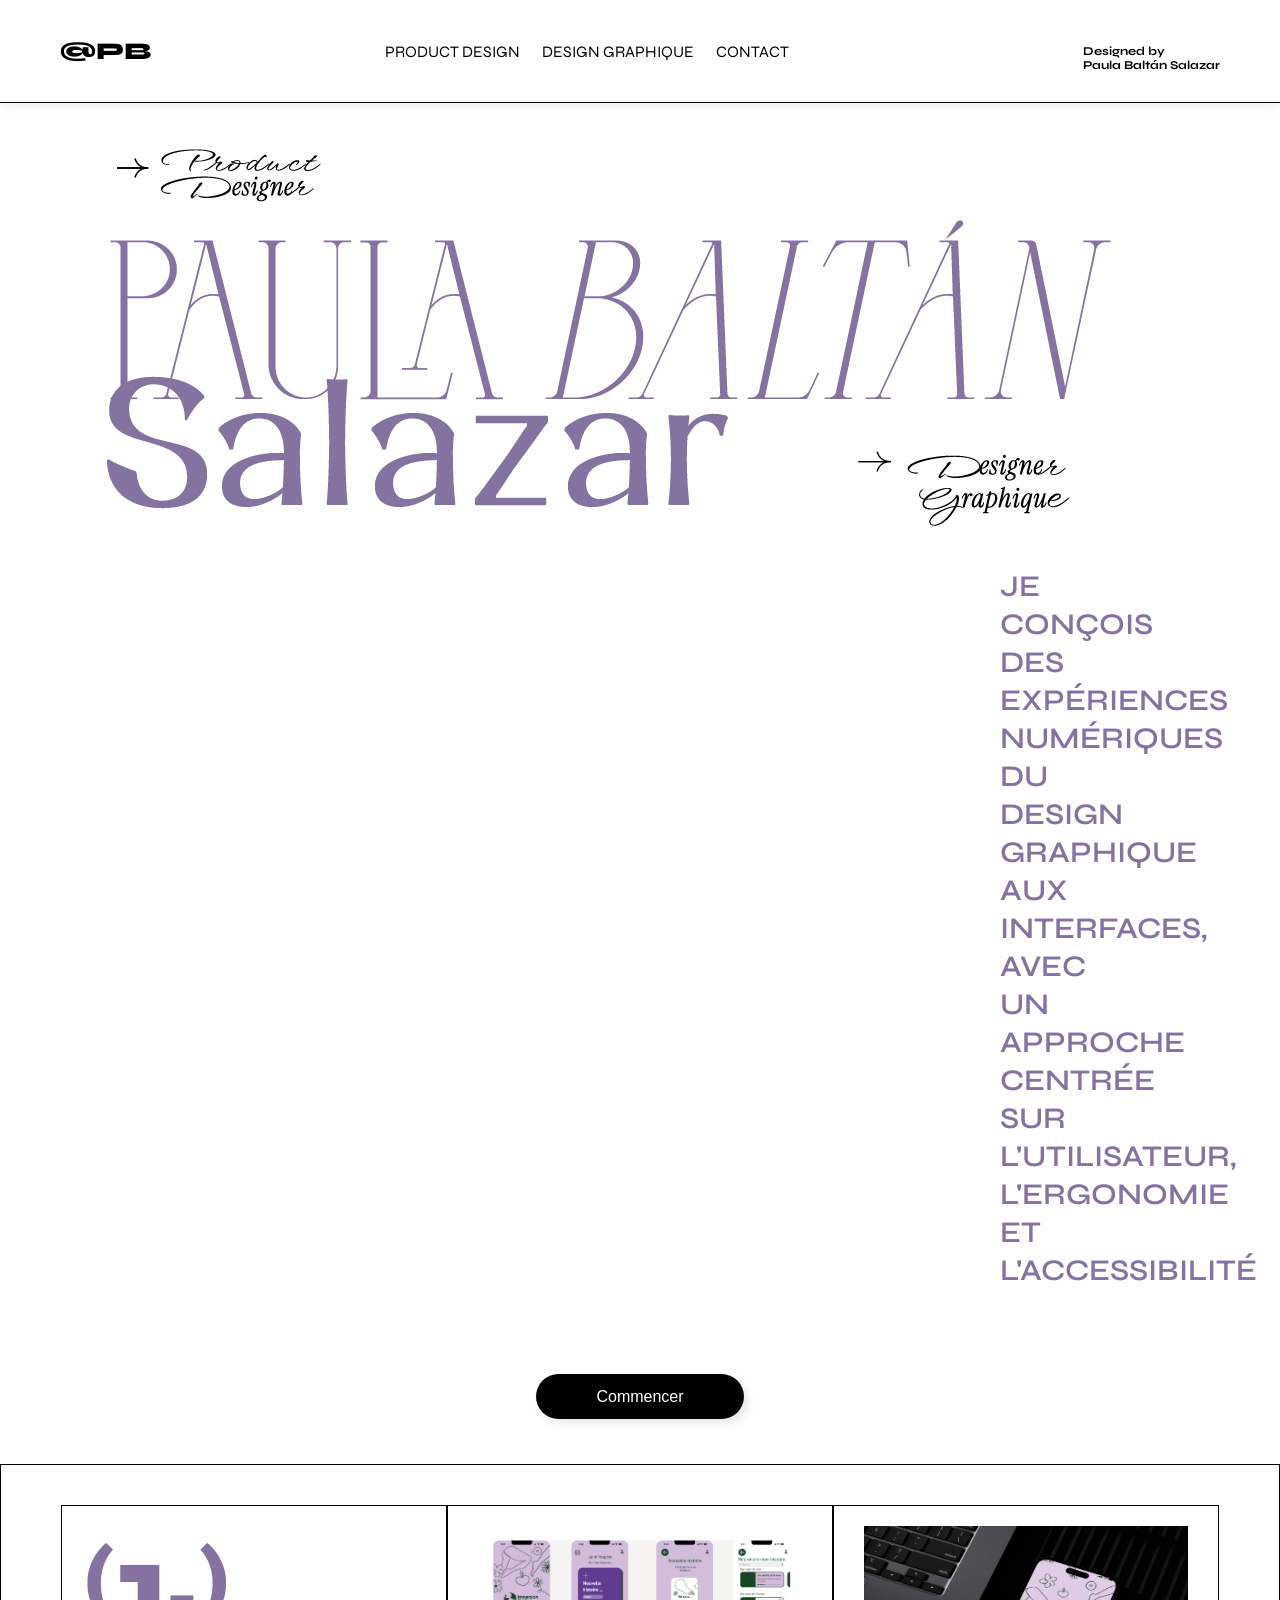
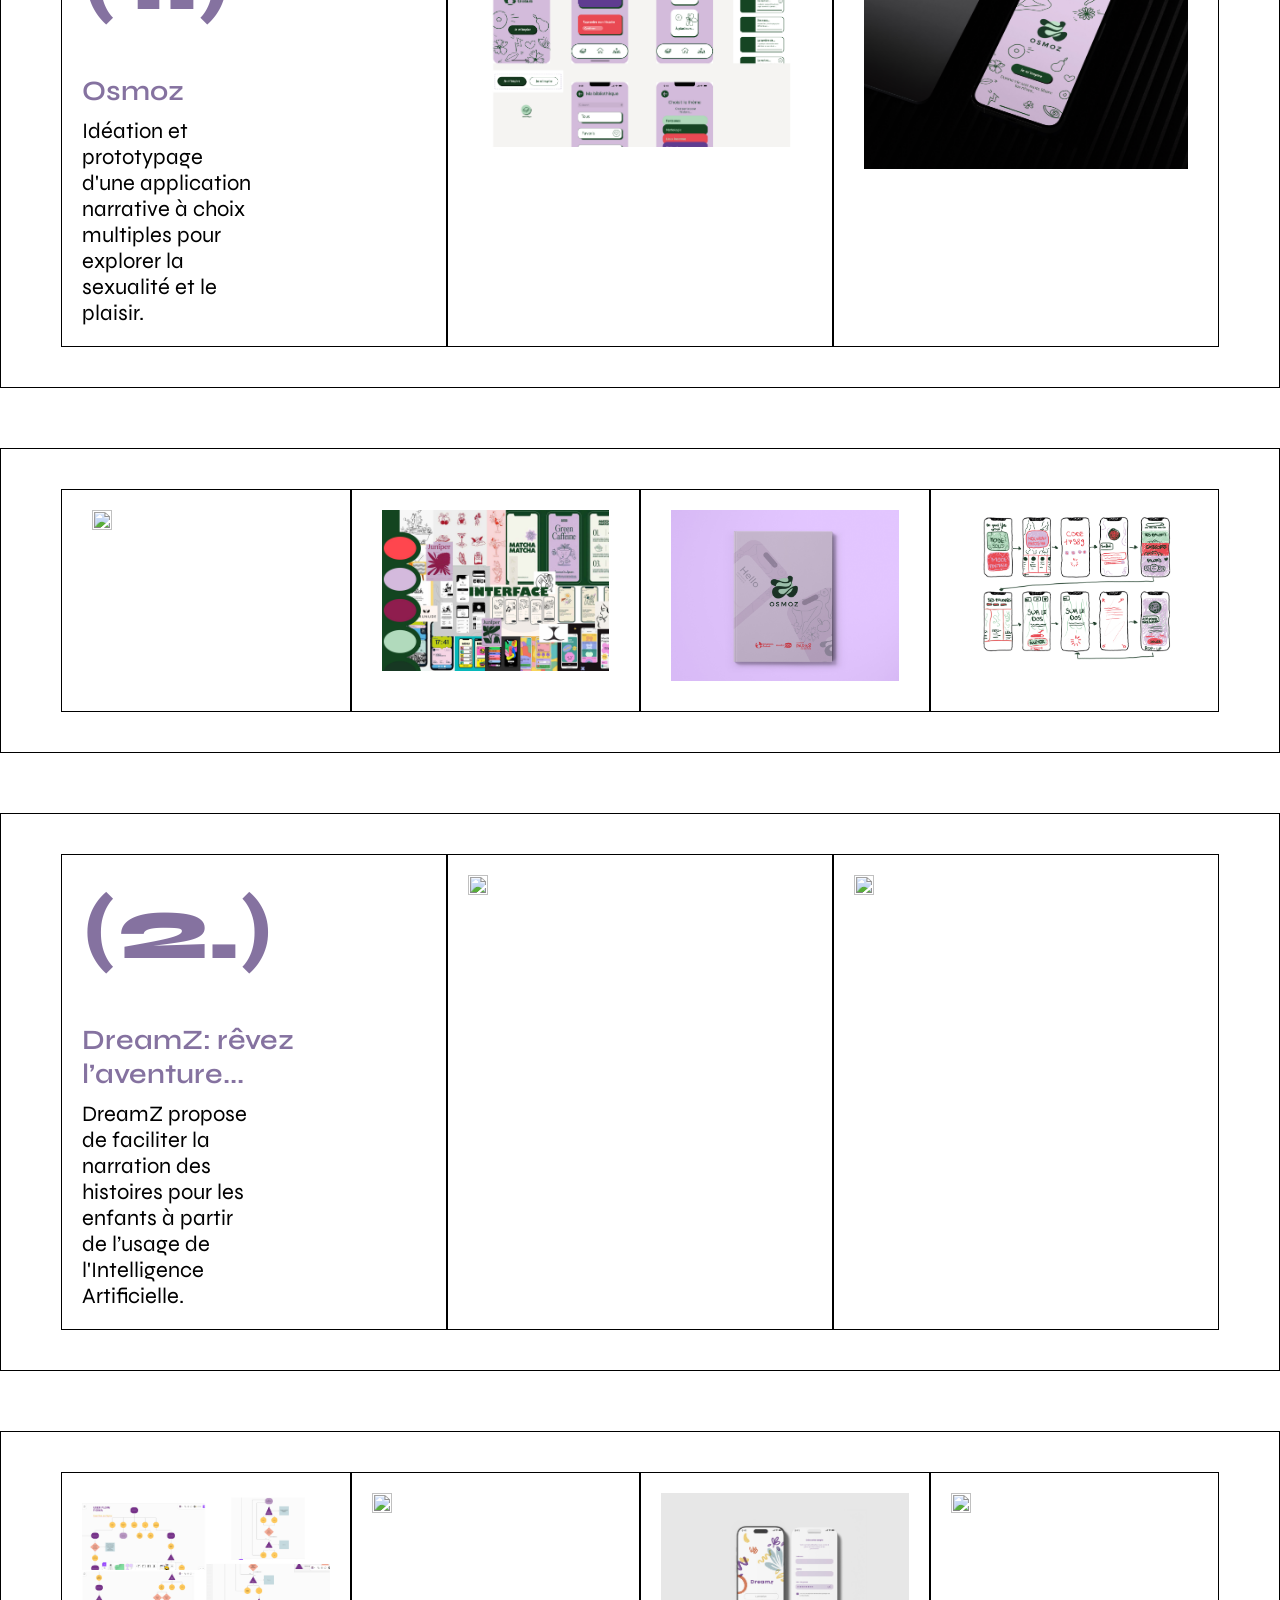
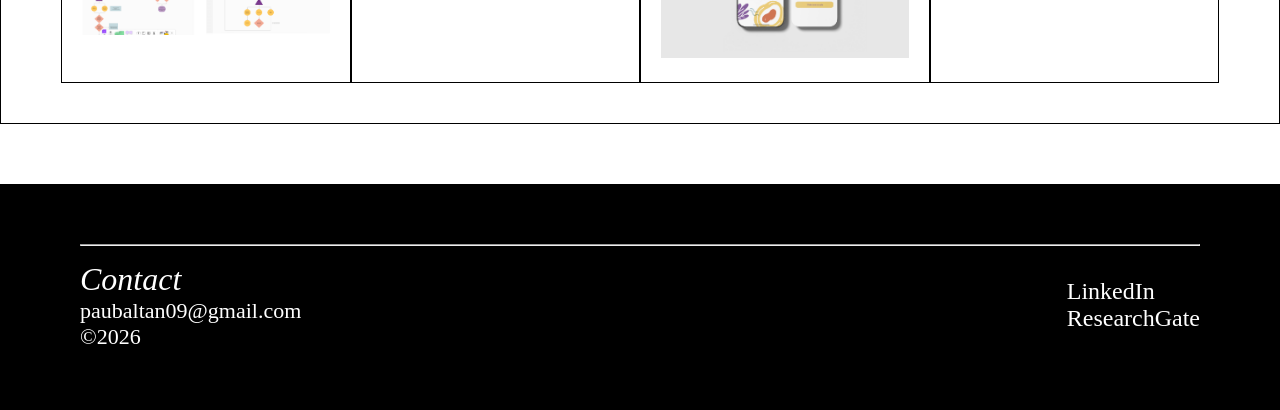
==== index.html @ 0bfc4b09 "Auto update" ====
<!DOCTYPE html>
<html lang="en">
<head>
    <meta charset="UTF-8">
    <meta name="viewport" content="width=device-width, initial-scale=1.0">
    <title>Paula Baltan Salazar</title>
    <link rel="stylesheet" href="style.css">

</head>

<body class="page-accueil">
    <main>
    <header>
        <nav class="navbar">
            <a href="index.html" id="PB" title="Accueil">@PB</a>
            <ul class="nav-links">
                <li><a href="numerique.html">PRODUCT DESIGN</a></li>
                <li><a href="design.html">DESIGN GRAPHIQUE</a></li>
                <li><a href="contact.html">CONTACT</a></li>
            </ul>
            <h1 class="designedby">
                <br>Designed by <br>
                Paula Baltán Salazar</h1>
        </nav>
    </header>


<section id="Texteintro">
    <div class="Nom">
    <img src="sources/titulo-24.jpg" alt="Mot Design" class="mot-design">
    </div>
    <ul class="left">
            <h2 class="txtentree">
            JE CONÇOIS DES <br>
            EXPÉRIENCES NUMÉRIQUES<br>
            DU DESIGN GRAPHIQUE AUX INTERFACES, <br>
            AVEC UN APPROCHE CENTRÉE SUR L'UTILISATEUR,<br>
            L'ERGONOMIE ET L'ACCESSIBILITÉ<br>
        </h2>
    </ul>

    <!-- Bouton Commencer -->
    <div class="centre">
    <a href="#Projets" style="text-decoration:none">
    <button class="bouton">Commencer</button>
    </a>
  </div> 

</section>


    <section id="Projets">
            <ul class="left">
            <li>
            <h1> (1.)</h1>
            <h3 class="sous-titrea">Osmoz</h3>
                <p class="description projets">Idéation et prototypage d'une application narrative à choix multiples pour explorer la sexualité et le plaisir.</p>
            </li>
            </ul>
            <ul class="left">
                <li>
                    <div class="osmoz">
                    <img src="sources/numerique/Osmoz/Osmoz-02.jpg"
                    class="osmoz galerie">
                </div>
                </li>
            </ul>
            <ul class="left">
                <li>
                    <div class="osmoz">
                    <img src="sources/numerique/Osmoz/Dark Mode iPhone Mockup.jpg"
                    class="osmoz galerie">
                </div>
                </li>
            </ul>
    </section>

    <section id="Projets">

            <ul class="left">
                <li>
                    <div class="osmoz">
                    <img src="sources/numerique/Osmoz/Forma Free Branding Mockup.jpg"
                    class="osmoz galerie">
                </div>
                </li>
            </ul>

            <ul class="left">
                <li>
                    <div class="osmoz">
                    <img src="sources/numerique/Osmoz/Moodboard.jpeg"
                    class="osmoz galerie">
                </div>
                </li>
            </ul>

            <ul class="left">
                <li>
                    <div class="osmoz">
                    <img src="sources/numerique/Osmoz/portada.jpg"
                    class="osmoz galerie">
                </div>
                </li>
            </ul>

            <ul class="left">
                <li>
                    <div class="osmoz">
                    <img src="sources/numerique/Osmoz/Visuailisation app.png"
                    class="osmoz galerie">
                </div>
                </li>
            </ul>
    </section>


<section id="Projets">

    <ul class="left">
        <li>
            <h1>(2.)</h1>
            <h3 class="sous-titrea">DreamZ: rêvez l’aventure...</h3>
            <p class="description projets">
            DreamZ propose de faciliter la narration des histoires pour les enfants à partir de l’usage de l'Intelligence Artificielle.
            </p>
        </li>
    </ul>

    <ul class="left">
    <li>
    <div class="dreamz">
    <img src="sources/numerique/Dreamz/Dreamz wix-03.jpg"
        class="dreamz galerie">
    </div>
    </li>
    </ul>

    <ul class="right">
    <li>
    <div class="dreamz">
    <img src="sources/numerique/Dreamz/Dreamz wix-05.jpg"
        class="dreamz galerie">
    </div>
    </li>
    </ul>

    </section>

    <section id="Projets">

    <ul class="left">
        <li>
            <div class="dreamz">
            <img src="sources/numerique/Dreamz/user.jpg"
            class="dreamz galerie">
        </div>
        </li>
    </ul>

    <ul class="left">
        <li>
            <div class="dreamz">
            <img src="sources/numerique/Dreamz/Dreamz wix-04.jpg"
            class="dreamz galerie">
        </div>
        </li>
    </ul>

    <ul class="left">
        <li>
            <div class="dreamz">
            <img src="sources/numerique/Dreamz/PSD_01.jpg"
            class="dreamz galerie">
        </div>
        </li>
    </ul>

    <ul class="left">
        <li>
            <div class="dreamz">
            <img src="sources/numerique/Dreamz/Dreamz wix-02.jpg"
            class="dreamz galerie">
        </div>
        </li>
    </ul>
    </section>
</main>

<!-- Fenêtre galerie -->
<div id="lightbox">
<span class="fermer">✕</span>
<span class="prev">❮</span>

<img id="imageGrande">

<span class="next">❯</span>
</div>


    
</main>
<footer> 
  <hr class="ligne-deco">
  <div class="footer">
    <div class="footer-gauche"> 
          <h2>Contact</h2>
          <h3>paubaltan09@gmail.com</h3>
          <h3>©2026</h3>
    </div>
  
    <div class="footer-droite"> 
          <a href="https://www.linkedin.com/in/paulabaltansalazar/">LinkedIn
          </a>
          <a href="https://www.researchgate.net/profile/Paula-Baltan-2?ev=hdr_xprf/">ResearchGate
          </a>
    </div>
  </footer>
</body>
<script src="interaction.js"></script>

<div id="lightbox" onclick="fermerImage()">
  <img id="imageGrande">
</div>
</html>
---- style.css ----
@import url('https://fonts.googleapis.com/css2?family=Syne:wght@400..800&family=WindSong:wght@400;500&display=swap');
@import url('<link href="https://fonts.googleapis.com/css2?family=Instrument+Serif:ital@0;1&display=swap" rel="stylesheet">');
*{
 padding: 0%;
 margin: 0%;
 box-sizing: border-box;

}
/*variables*/
:root{
  background-color:#fff;
  accent-color:#9F86BD;
  background-size: cover;
  background-position: center;
  background-repeat:no-repeat;
}

body {
 width: 100%;
 min-height: 100vh;

}

body::-webkit-scrollbar {
    display: none;
}

html {
  scroll-behavior: smooth;
}

#lightbox{
  position: fixed;
  top:0;
  left:0;
  width:100%;
  height:100%;
  background: rgba(0,0,0,0.9);
  display:none;
  justify-content:center;
  align-items:center;
  z-index: 9999;
}

header,
.navbar {
  position: relative;
  z-index: 10;
}

#lightbox img{
max-width:90%;
max-height:90%;
}

.prev, .next{
position:absolute;
top:50%;
font-size:40px;
color:white;
cursor:pointer;
padding:20px;
}

.prev{
left:20px;
}

.next{
right:20px;
}

.fermer{
position:absolute;
top:20px;
right:30px;
font-size:40px;
color:white;
cursor:pointer;
}

  /*Page Accueil */

h2.decouvrez {
  width: 100%;
  color: #8572a0;
  font-family: Syne;
  text-align: left;
  font-size: 30px;
  font-style: normal;
  font-weight: 600;
  line-height: 38px;
}

  .galerie {
  cursor: pointer;
}

.dreamz {
 cursor: pointer;
}

h1 {
  color: #8572a0;
  text-align: left;
  font-family: Syne;
  font-size: 90px;
  font-style: normal;
  font-weight: 800;
  line-height: normal;
}

.txtentree {
  width: 100%;
  color: #8572a0;
  font-family: Syne;
  text-align: left;
  font-size: 30px;
  font-style: normal;
  font-weight: 600;
  line-height: 38px;
  padding: 10px 30px 40px 1000px;
}

.Texteintro {
  width: 100%;
  background: white;
  background-attachment: fixed;
}

.tosmoz {
  width: 100%;
  display: flex;
  justify-content: left;
  align-items: flex-end;
}

.osmoz {
  width: 100%;
  display: flex;
  justify-content: left;
  align-items: center;
}

.osmoz img {
  width: 500px;
  height: auto;
  padding: 0px 10px 10px 10px;
}

.osmozecrans {
  width: 100%;
  display: flex;
  justify-content: left;
  align-items: center;  
}

.left, .right {
  display: flex;
  justify-content: left;
  align-items: flex-end;
  width: 85%;
}

main.accueil {
  width:500px;
  padding: 50px 0;
  background-size: cover;
  background-position: center;
  background-repeat:no-repeat;
  background: white;
}

.page-accueil {
  background: white;
  background-attachment: fixed;
  border:rgba(0, 0, 0, 0.1);
}

.Imagen{
  width: 80%;
  align-items: center;
  line-height: normal;
  justify-content: center;
}

.Imagen img {
  width: 100%;
  
}

.mesprojets {
  color: #8572a0;
  text-align: center;
  font-family: Syne;
  font-size: 52px;
  font-style: normal;
  font-weight: 800;
  line-height: normal;
  padding: 60px 60px 30px 60px;
}

.descriptionmesp {
  width: 100%;
  color: #000;
  text-align: center;
  justify-content: center;
  align-items: center;
  font-family: Syne;
  font-size: 22px;
  font-style: normal;
  font-weight: 400;
  line-height: 20px;
  padding-bottom: 60px;
   border-right: 1px solid #000;
  border-left: 1px solid #000;
  border-bottom: 1px solid #000;

}

.sous-titrea {
  color: #8572a0;
  text-align: left;
  font-family: Syne;
  font-size: 28px;
  font-weight: 600;
  line-height: normal;
  padding: 40px 40px 10px 0px;
}

.description.projets {
  width: 50%;
  color: #000;
  text-align: left;
  font-family: Syne;
  font-size: 22px;
  font-style: normal;
  font-weight: 400;
  line-height: normal;
}

.boutonback {
font-family: Syne;
font-size: 16px;
text-decoration-line: underline;
font-weight: 500;
color: #8572a0;
padding-top: 0px;
}

.bouton {
  display: flex;
  background-color:black;
  font-size: 16px;
  font-weight: 500;
  padding: 15px 60px;
  color: #fff;
  border: none;
  border-radius: 23px;
  cursor: pointer;
  transition: all 0.3s ease;
  box-shadow: 4px 4px 10px rgba(0, 0, 0, 0.1);
  width: 208px;
  height: 45px;
  justify-content: center;
  align-items: center;
  flex-shrink: 0;
  margin: 45px auto;
}

.buton:hover {
  box-shadow: 6px 6px 15px rgba(0, 0, 0, 0.2);
  transform: translateY(-2px);
}

.accueilCAHR {
  height: 300px;
}

.backup {
  height: 500px;
  border: #000 1px solid;
  padding: 20px; 
}

/*Page Accueil */

.product {
  width: 100%;
  padding: 0px 60px;
  border-right: 1px solid #000;
  border-left: 1px solid #000;
  border-bottom: 1px solid #000;
}

.bandeau {
  background: radial-gradient(58.83% 58.83% at 50% 43.51%, #FFF 0%, #9F86BD 100%);
  height: 500px;
  background-size: cover;
}

#autresp{
    display: flex;
    justify-content: space-between;
    align-items: center;
      background: radial-gradient(58.83% 58.83% at 50% 43.51%, #FFF 0%, #9F86BD 100%);
}

.left{
    display: flex;
    flex-direction: column;
}

.boutons{
    display: flex;
    gap: 30px;
    margin-top: 20px;
}

.right img{
    width: 100%;
    height: 100%;
    object-fit: cover;
}

h2.decouvrez {
  background: #FFF;
  background-position: center;
  background-size: contain;
}

/*carousel*/

.carousel {
  position: relative;
  width: 100%;
  max-width: 800px;
  height: 400px; /* hauteur fixe pour uniformiser */
  margin: auto;
  overflow: hidden;
  border-radius: 10px;
}

.carousel-track {
  display: flex;
  transition: transform 0.5s ease;
  height: 100%;
}

.carousel-track img {
  min-width: 100%;
  height: 100%;
  object-fit: contain; /* garde les proportions */
   /* optionnel pour combler les espaces */
}

button.prev,
button.next {
  position: absolute;
  top: 50%;
  transform: translateY(-50%);
  font-size: 30px;
  color:#8572a0;
  border: none;
  padding: 10px 15px;
  cursor: pointer;
}

button.prev { left: 10px; }
button.next { right: 10px; }

/*Page Paula */

#Paula {
  color: #8572a0;
  text-align: center;
  font-family: Syne;
  font-size: 74px;
  font-style: normal;
  font-weight: 800;
  line-height: normal;
}

.Description {
  width: 50%;
  color: #000;
  text-align: center;
  font-family: Syne;
  font-size: 22px;
  font-style: normal;
  font-weight: 400;
  line-height: normal;

}

.intro {
  display: flex;
  flex-direction: column;
  align-items: center;
  justify-content: center;
  padding: 70px 250px;
  border-right: 1px solid #000;
  border-left: 1px solid #000;
  border-bottom: 1px solid #000;

}

.Qprojets {
  display: flex;
  flex-direction: column;
  align-items: center;
  justify-content: center;
  padding: 70px 250px;
  border-right: 1px solid #000;
  border-left: 1px solid #000;
  border-bottom: 1px solid #000;
  font-family: "Syne";

}


.Paula {
  padding: 0px 70px;
  }

a,
a:visited {
  text-decoration: none;
  color: inherit;
  transition: all 0.2s ease;
}


/*Page Design */

#Titre {
  color: #8572a0;
  text-align: center;
  font-family: Syne;
  font-size: 64px;
  font-style: normal;
  font-weight: 800;
  line-height: normal;
  margin: 60px;
}

#Titrea {
  color: #8572a0;
  text-align: center;
  font-family: Syne;
  font-size: 28px;
  font-style: normal;
  font-weight: 800;
  line-height: normal;
  padding-top: 40px;
  margin: 60px;
  border-top: #000 1px solid;
}

.project-nav{
    display: flex;
    justify-content: space-between;
    margin-top: 30px;
}

.project-nav a{
    text-decoration: none;
    color: black;
    font-weight: bold;
    transition: 0.3s;
    padding: 40px;
    font-family: "Instrument Serif";
    font-style: italic;
    font-size: 36px;
    color:#000;
    font-weight: 100;
}

.project-nav a:hover{
    opacity: 0.6;
}

#Projets{
  display: flex;
  width: 100%;
  padding: 40px 60px;
  margin-bottom: 60px;
  border-top: #000 1px solid;
  border-left: #000 1px solid;
  border-right: #000 1px solid;
  border-bottom: #000 1px solid;

}

#Projets img {
  width: 100%;
  height: 100%;
  object-fit: cover;
}

#Projets ul{
  display: flex;
  width: 100%;
  align-items: flex-end;
}

#Projets ul li a> div {
  height: 100%;

}

#Projets li {
  list-style: none;
  padding: 20px;

}

#Projets a {
  width: 100%;
  height: 100%;
  position: relative;
  display: block;
  text-decoration: none;
  color: inherit;
}




/* Keyframe animations for hover effects */
@keyframes fadeIn {
  from {
    opacity: 0;
  }
  to {
    opacity: 1;
  }
}

@keyframes slideIn {
  from {
    opacity: 0;
    transform: translateY(-100%);
  }
  to {
    opacity: 1;
    transform: translateY(0);
  }
}

#Projets .hover-project {
  background: radial-gradient(58.83% 58.83% at 50% 43.51%, #FFF 0%, #9f86bdb4 100%);
  position: absolute;
  top: 0;
  width: 100%;
  height: 100%;
  display: flex;
  align-items: center;
  justify-content: center;
  font-family: "Instrument Serif";
  font-style: italic;
  color:#000;
  font-size: 24px;
  opacity: 0;
}

#Projets .hover-project h3 {
  opacity: 0;
  transform: translateY(-100%);
}

#Projets a:hover .hover-project h3 {
  animation: slideIn 0.5s ease-out forwards;
  animation-delay: 0.2s; 
}

#Projets a:hover .hover-project {
  animation: fadeIn 0.5s ease-out forwards; 
}


section#Projets ul.right {
  display: flex;
  flex-direction: column;
  width: 100%;
  align-items: flex-start;
  border: #000 1px solid;
  display: flex;
  justify-content: left;
 
}

section#Projets ul.left {
  display: flex;
  width: 100%;
  align-items: flex-start;
  border: #000 1px solid;
}

#CAHR{
  width: 100%;
  height: 100%;
}

#Antigona{
  height: 100%;
}

#Homme {
  height: 100%;
}

#Mht {
  height: 100%;
}

#Paris8{
  width: 100%;
  height: 100%;
}

#Pets{
  height: 100%;
}

#Chronographe{
  height: 100%;
}

/*Page zoom design */


div#project-gallery {
  border: #000 1px solid;
  margin: 30px;
  gap: 20px;
}

h1#project-title {
  color: #8572a0;
  text-align: left;
  font-family: Syne;
  font-size: 64px;
  font-style: normal;
  font-weight: 500;
  line-height: normal;
  margin: 60px;
}

p#project-description {
  width: 100%;
  color: #000;
  text-align: left;
  font-family: Syne;
  font-size: 22px;
  font-style: normal;
  font-weight: 400;
  line-height: normal;
  padding-bottom: 60px;
  border-right: 1px solid #000;
  border-left: 1px solid #000;
  padding-right: 800px;
  padding-left: 60px;
}

#project-gallery{
    display: grid;
    grid-template-columns: repeat(2, 1fr);
    gap: 20px;
}

#project-gallery img{
    width: 100%;
    height: auto;
    object-fit: cover;
}

.project-arrows{
    position: fixed;
    top: 50%;
    width: 100%;
    transform: translateY(-50%);
    pointer-events: none;
}

.arrow{
    position: absolute;
    font-size: 40px;
    text-decoration: none;
    color: black;
    padding: 10px;
    pointer-events: all;
    transition: 0.3s;
}

.arrow.left{
    left: 20px;
}

.arrow.right{
    right: 20px;
}

.arrow:hover{
    opacity: 0.5;
    transform: scale(1.2);
}


/*Page A propos */
#Titre {
  color: #8572a0;
  text-align: center;
  font-family: Syne;
  font-size: 64px;
  font-style: normal;
  font-weight: 800;
  line-height: normal;
  margin: 60px;
}

#Apropos {
  width: 100%;
  padding: 0px 60px;
}

#Apropos>div {
  width: 100%;
  border: 1px solid #000;
  display: flex;
  align-items: center;
}

#Apropos h3 {
  color: #000;
  font-family: "Instrument Serif";
  font-size: 96px;
  font-style: italic;
  font-weight: 400;
  line-height: normal;
}

#Apropos p {
  color: #000;
  font-family: Syne;
  font-size: 24px;
  font-style: normal;
  font-weight: 400;
  line-height: normal;
}

.PaulaB {
  width: 100%;
  display: flex;
  flex-direction: column;
  border-right: 1px solid #000;
  
}

.PaulaB .Titre {
  display: flex;
  align-items: center;
  justify-content: center;
  padding: 60px;
  border-bottom: 1px solid #000;
}

.PhotoPB {
  width: 100%;
  aspect-ratio: 1/1;
  padding: 60px;
}

.text {
  width: 100%;
  padding: 100px;
  height: 100%;
  display: flex;
  align-items: center;
  justify-content: center;
  align-self: stretch;
}

.PhotoPB img {
  width: 75%;

  object-fit: cover;
  align-items: center;
}

.Competences .Titre {
  display: flex;
  align-items: center;
  justify-content: center;
  padding: 20px;
  border-bottom: 1px solid #000;
}

.Description .text {
  width: 100%;
  padding: 10px, 60px;
  height: 100%;
}

.Description p {
  display: flex;
  align-items: center;
  justify-content: center;
  padding: 60px;
  border-bottom: 1px solid #000;
}

/*Header*/

*{
  margin: 0;
  padding: 0;
  text-decoration: none;
}

header {
  width: 100%;
  padding: 30px;
  padding-right: 60px;
  padding-left: 60px;
  border-bottom: 1px solid #000;

  position: fixed;   /* fixe la barre */
  top: 0;            /* colle en haut */
  left: 0;
  background-color: white; /* important pour éviter la transparence */
  z-index: 1000;     /* passe au-dessus du contenu */

}

body {
  padding-top: 120px; /* adapte selon la hauteur réelle du header */
}

header nav {
  width: 100%;
  display: flex;
  justify-content: space-between;
  align-items: center;
}

/* Navbar transparente au départ */
header {
  background-color: white;
  transition: background-color 0.3s ease, box-shadow 0.3s ease;
}

/* Navbar blanche quand on remonte */
header.nav-scrolled {
  background-color: white;
  box-shadow: 0 2px 10px rgba(0,0,0,0.1);
}


#PB {
  color: #000;
  font-family: Syne;
  font-size: 24px;
  font-style: normal;
  font-weight: 800;
  line-height: normal;
}

.designedby {
  color: #000;
  font-family: Syne;
  font-size: 12px;
  font-weight: 700;
  font-style: normal;
  line-height: normal;
}

.nav-links {
  display: flex;
  width: 40%;
  justify-content: space-between;
  padding-right: 60px;
}

  .nav-links li {
  list-style: none;
  color: #000;
  font-family: Syne;
  font-size: 16px;
  font-style: normal;
  font-weight: 400;
  line-height: normal;
    }


/*Footer*/
 footer {
  background-color: #000;
  width: 100%;
  padding:60px 80px;
 }
  
  .footer{
  width: 100%;
  color: #FFF;
  font-family: "Instrument Serif";
  font-size: 32px;
  font-weight: 400;
  align-items: center;
  display: flex;
  justify-content: space-between;
  margin-top:15px;
  
  }

.footer-droite {
  display: flex;
  flex-direction: column;
}

.footer h2 {
  color: #FFF;
  font-family: "Instrument Serif";
  font-size: 32px;
  font-style: italic;
  font-weight: 400;
  line-height: normal;
  
}

.footer h3 {
  color: #FFF;
  font-family: "Instrument Serif";
  font-size: 22px;
  line-height: 300%;
  font-style: normal;
  font-weight: 400;
  line-height: normal;
}

.footer a {
  color: #FFF;
  font-family: "Instrument Serif";
  font-size: 24px;
  font-style: normal;
  font-weight: 400;
  line-height: normal;
}

a:hover {
  color: #9177b1;
}

@media screen and (min-width: 1281) {}



@media screen and (max-width: 768) {
  header {
    width: 100%;
    padding: 20px;
    border-bottom: 1px solid #000;
  
  }
  
  header nav {
    width: 100%;
    display: flex;
    justify-content: center;
    flex-direction: column;
    align-items: center;
  }
  
  #PB {
    color: #000;
    font-family: Syne;
    font-size: 24px;
    font-style: normal;
    font-weight: 800;
    line-height: normal;
  }

  h1.designedby {
    color: #000;
    font-family: Syne;
    font-size: 13px;
    font-style: normal;
    line-height: normal;
  }
  
  .nav-links {
    display: flex;
    width: 10%;
    justify-content: space-between;
  }
  
    .nav-links li {
    list-style: none;
    color: #000;
    font-family: Syne;
    font-size: 20px;
    font-style: normal;
    font-weight: 400;
    line-height: normal;
      }

      footer {
        background-color: #000;
        width: 100%;
        padding:60px 80px;
       }
        
        .footer{
        width: 100%;
        color: #FFF;
        font-family: "Instrument Serif";
        font-size: 32px;
        font-weight: 400;
        align-items: center;
        display: flex;
        justify-content: space-between;
        margin-top:15px;
        
        }
      
      .footer-droite {
        display: flex;
        flex-direction: column;
      }
      
      .footer h2 {
        color: #FFF;
        font-family: "Instrument Serif";
        font-size: 32px;
        font-style: italic;
        font-weight: 400;
        line-height: normal;
        
      }
      
      .footer h3 {
        color: #FFF;
        font-family: "Instrument Serif";
        font-size: 22px;
        line-height: 300%;
        font-style: normal;
        font-weight: 400;
        line-height: normal;
      }
      
      .footer a {
        color: #FFF;
        font-family: "Instrument Serif";
        font-size: 24px;
        font-style: normal;
        font-weight: 400;
        line-height: normal;
      }
      
}




@media screen and (max-width: 480) {}
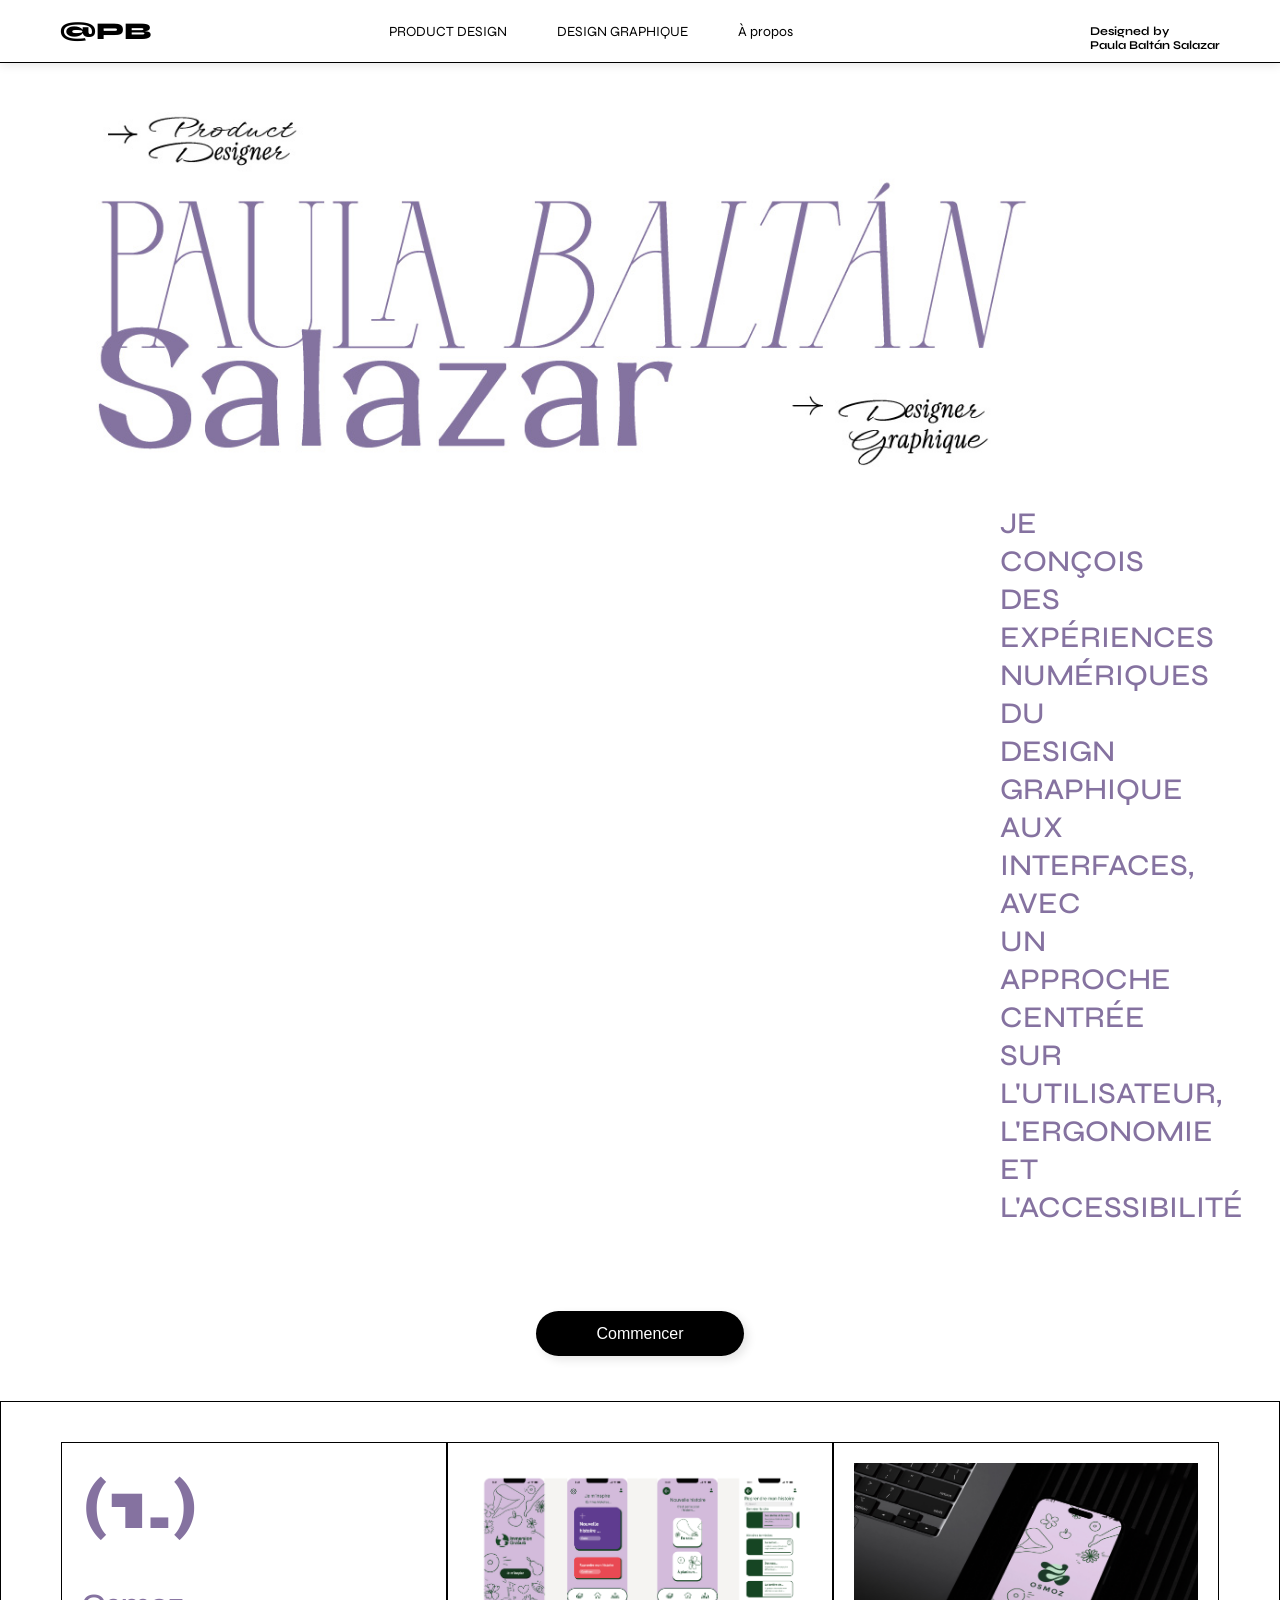
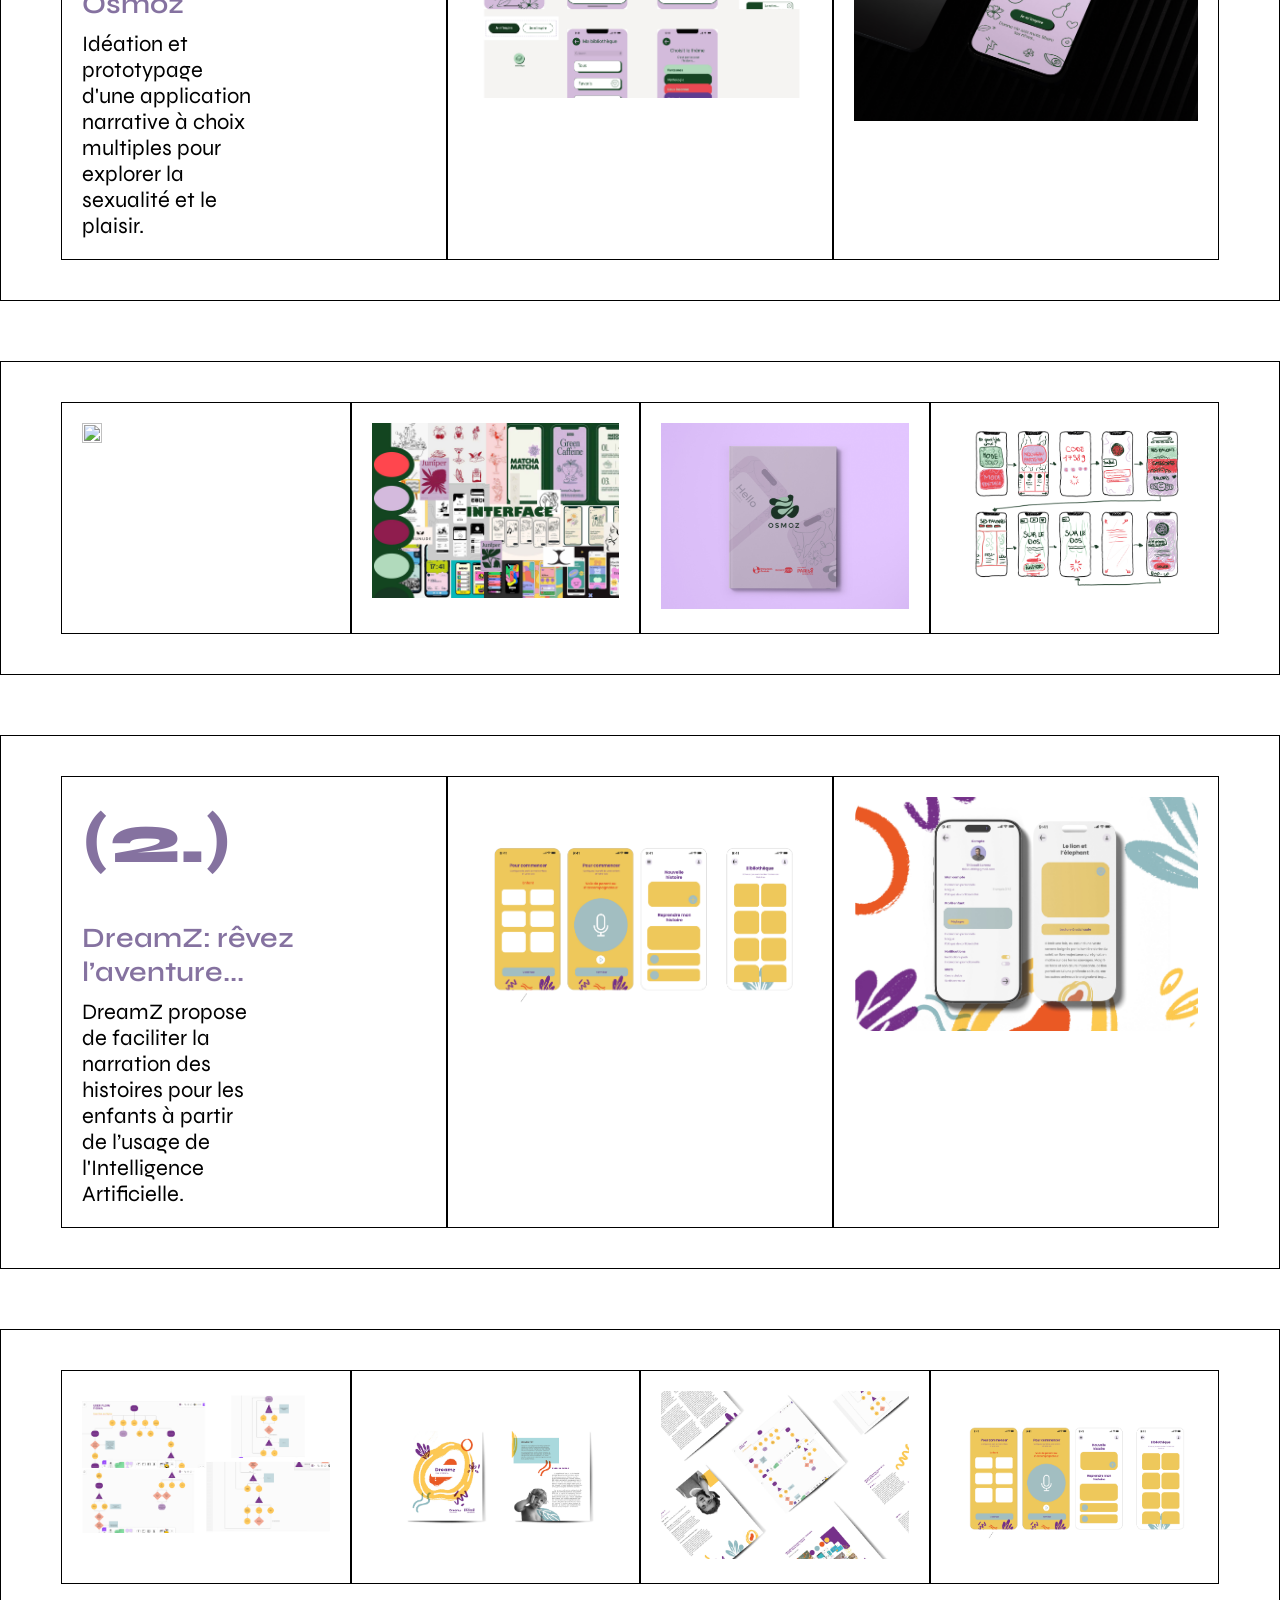
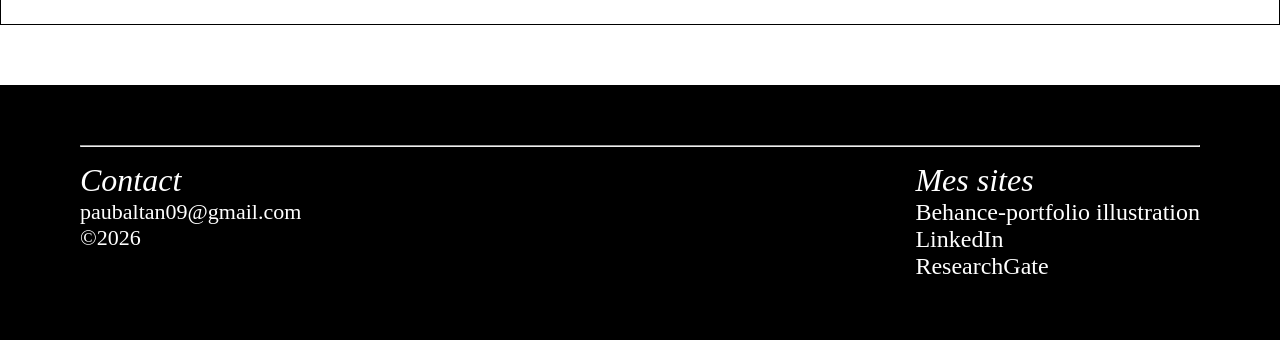
==== commit e90b4cb5: "Auto update" ====
--- a/index.html
+++ b/index.html
@@ -16,7 +16,8 @@
             <ul class="nav-links">
                 <li><a href="numerique.html">PRODUCT DESIGN</a></li>
                 <li><a href="design.html">DESIGN GRAPHIQUE</a></li>
-                <li><a href="contact.html">CONTACT</a></li>
+                <li><a href="contact.html">À propos
+                </a></li>
             </ul>
             <h1 class="designedby">
                 <br>Designed by <br>
@@ -60,7 +61,7 @@
             <ul class="left">
                 <li>
                     <div class="osmoz">
-                    <img src="sources/numerique/Osmoz/Osmoz-02.jpg"
+                    <img src="sources/numerique/Osmoz/ecrans.jpg"
                     class="osmoz galerie">
                 </div>
                 </li>
@@ -80,7 +81,7 @@
             <ul class="left">
                 <li>
                     <div class="osmoz">
-                    <img src="sources/numerique/Osmoz/Forma Free Branding Mockup.jpg"
+                    <img src="sources/numerique/Osmoz/livret.jpg"
                     class="osmoz galerie">
                 </div>
                 </li>
@@ -107,7 +108,7 @@
             <ul class="left">
                 <li>
                     <div class="osmoz">
-                    <img src="sources/numerique/Osmoz/Visuailisation app.png"
+                    <img src="sources/numerique/Osmoz/vis.png"
                     class="osmoz galerie">
                 </div>
                 </li>
@@ -130,7 +131,7 @@
     <ul class="left">
     <li>
     <div class="dreamz">
-    <img src="sources/numerique/Dreamz/Dreamz wix-03.jpg"
+    <img src="sources/numerique/Dreamz/dreamz_ecrans.jpg"
         class="dreamz galerie">
     </div>
     </li>
@@ -139,7 +140,7 @@
     <ul class="right">
     <li>
     <div class="dreamz">
-    <img src="sources/numerique/Dreamz/Dreamz wix-05.jpg"
+    <img src="sources/numerique/Dreamz/dreamz_m.jpg"
         class="dreamz galerie">
     </div>
     </li>
@@ -161,25 +162,25 @@
     <ul class="left">
         <li>
             <div class="dreamz">
-            <img src="sources/numerique/Dreamz/Dreamz wix-04.jpg"
-            class="dreamz galerie">
-        </div>
-        </li>
-    </ul>
-
-    <ul class="left">
-        <li>
-            <div class="dreamz">
-            <img src="sources/numerique/Dreamz/PSD_01.jpg"
-            class="dreamz galerie">
-        </div>
-        </li>
-    </ul>
-
-    <ul class="left">
-        <li>
-            <div class="dreamz">
-            <img src="sources/numerique/Dreamz/Dreamz wix-02.jpg"
+            <img src="sources/numerique/Dreamz/dreamz_edito.jpg"
+            class="dreamz galerie">
+        </div>
+        </li>
+    </ul>
+
+    <ul class="left">
+        <li>
+            <div class="dreamz">
+            <img src="sources/numerique/Dreamz/dreamz_me.jpg"
+            class="dreamz galerie">
+        </div>
+        </li>
+    </ul>
+
+    <ul class="left">
+        <li>
+            <div class="dreamz">
+            <img src="sources/numerique/Dreamz/dreamz_ecrans.jpg"
             class="dreamz galerie">
         </div>
         </li>
@@ -210,10 +211,10 @@
     </div>
   
     <div class="footer-droite"> 
-          <a href="https://www.linkedin.com/in/paulabaltansalazar/">LinkedIn
-          </a>
-          <a href="https://www.researchgate.net/profile/Paula-Baltan-2?ev=hdr_xprf/">ResearchGate
-          </a>
+        <h2>Mes sites</h2>
+          <a href="https://www.behance.net/paubaltan091e0"> Behance-portfolio illustration</a>
+          <a href="https://www.linkedin.com/in/paulabaltansalazar/">LinkedIn</a>
+          <a href="https://www.researchgate.net/profile/Paula-Baltan-2?ev=hdr_xprf/">ResearchGate</a>
     </div>
   </footer>
 </body>
--- a/style.css
+++ b/style.css
@@ -104,7 +104,7 @@
   color: #8572a0;
   text-align: left;
   font-family: Syne;
-  font-size: 90px;
+  font-size: 70px;
   font-style: normal;
   font-weight: 800;
   line-height: normal;
@@ -117,9 +117,9 @@
   text-align: left;
   font-size: 30px;
   font-style: normal;
-  font-weight: 600;
+  font-weight: 500;
   line-height: 38px;
-  padding: 10px 30px 40px 1000px;
+  padding: 10px 0px 40px 1000px;
 }
 
 .Texteintro {
@@ -128,32 +128,6 @@
   background-attachment: fixed;
 }
 
-.tosmoz {
-  width: 100%;
-  display: flex;
-  justify-content: left;
-  align-items: flex-end;
-}
-
-.osmoz {
-  width: 100%;
-  display: flex;
-  justify-content: left;
-  align-items: center;
-}
-
-.osmoz img {
-  width: 500px;
-  height: auto;
-  padding: 0px 10px 10px 10px;
-}
-
-.osmozecrans {
-  width: 100%;
-  display: flex;
-  justify-content: left;
-  align-items: center;  
-}
 
 .left, .right {
   display: flex;
@@ -185,8 +159,13 @@
 }
 
 .Imagen img {
-  width: 100%;
+  width: 50%;
   
+}
+
+img.mot-design {
+  margin-top: 50px;
+  height: 400px;
 }
 
 .mesprojets {
@@ -437,7 +416,7 @@
   color: #8572a0;
   text-align: center;
   font-family: Syne;
-  font-size: 64px;
+  font-size: 52px;
   font-style: normal;
   font-weight: 800;
   line-height: normal;
@@ -453,7 +432,7 @@
   font-weight: 800;
   line-height: normal;
   padding-top: 40px;
-  margin: 60px;
+  margin: 20px;
   border-top: #000 1px solid;
 }
 
@@ -640,11 +619,12 @@
   color: #8572a0;
   text-align: left;
   font-family: Syne;
-  font-size: 64px;
+  font-size: 50px;
   font-style: normal;
   font-weight: 500;
   line-height: normal;
-  margin: 60px;
+  margin-top: 60px;
+  margin-left: 60px;
 }
 
 p#project-description {
@@ -656,7 +636,7 @@
   font-style: normal;
   font-weight: 400;
   line-height: normal;
-  padding-bottom: 60px;
+  padding-bottom: 10px;
   border-right: 1px solid #000;
   border-left: 1px solid #000;
   padding-right: 800px;
@@ -712,11 +692,11 @@
   color: #8572a0;
   text-align: center;
   font-family: Syne;
-  font-size: 64px;
+  font-size: 52px;
   font-style: normal;
   font-weight: 800;
   line-height: normal;
-  margin: 60px;
+  align-items: center;
 }
 
 #Apropos {
@@ -734,7 +714,7 @@
 #Apropos h3 {
   color: #000;
   font-family: "Instrument Serif";
-  font-size: 96px;
+  font-size: 75px;
   font-style: italic;
   font-weight: 400;
   line-height: normal;
@@ -783,7 +763,6 @@
 
 .PhotoPB img {
   width: 75%;
-
   object-fit: cover;
   align-items: center;
 }
@@ -820,7 +799,7 @@
 
 header {
   width: 100%;
-  padding: 30px;
+  padding: 10px;
   padding-right: 60px;
   padding-left: 60px;
   border-bottom: 1px solid #000;
@@ -834,7 +813,8 @@
 }
 
 body {
-  padding-top: 120px; /* adapte selon la hauteur réelle du header */
+  padding-top: 40px; /* adapte selon la hauteur réelle du header */
+  align-items: center;
 }
 
 header nav {
@@ -870,7 +850,7 @@
   color: #000;
   font-family: Syne;
   font-size: 12px;
-  font-weight: 700;
+  font-weight: 650;
   font-style: normal;
   line-height: normal;
 }
@@ -886,7 +866,7 @@
   list-style: none;
   color: #000;
   font-family: Syne;
-  font-size: 16px;
+  font-size: 14px;
   font-style: normal;
   font-weight: 400;
   line-height: normal;
@@ -906,7 +886,7 @@
   font-family: "Instrument Serif";
   font-size: 32px;
   font-weight: 400;
-  align-items: center;
+  align-items: top;
   display: flex;
   justify-content: space-between;
   margin-top:15px;
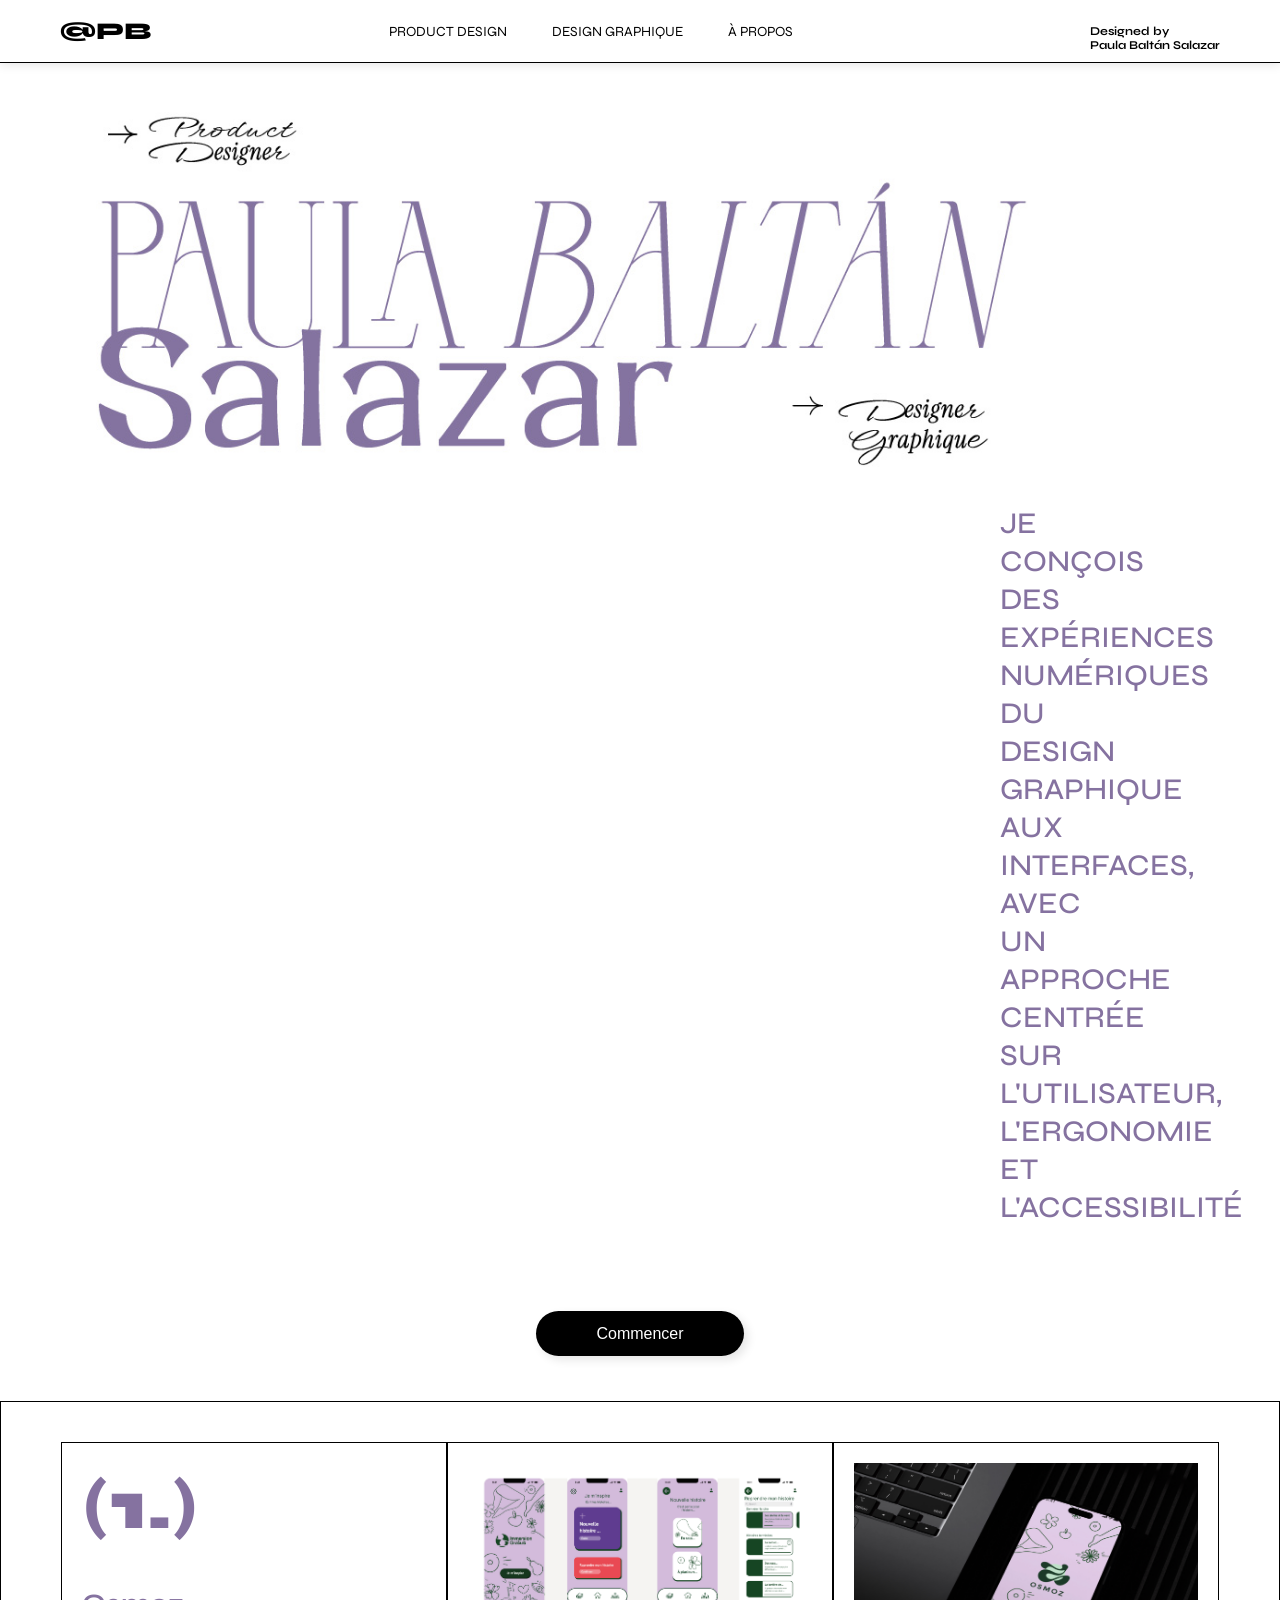
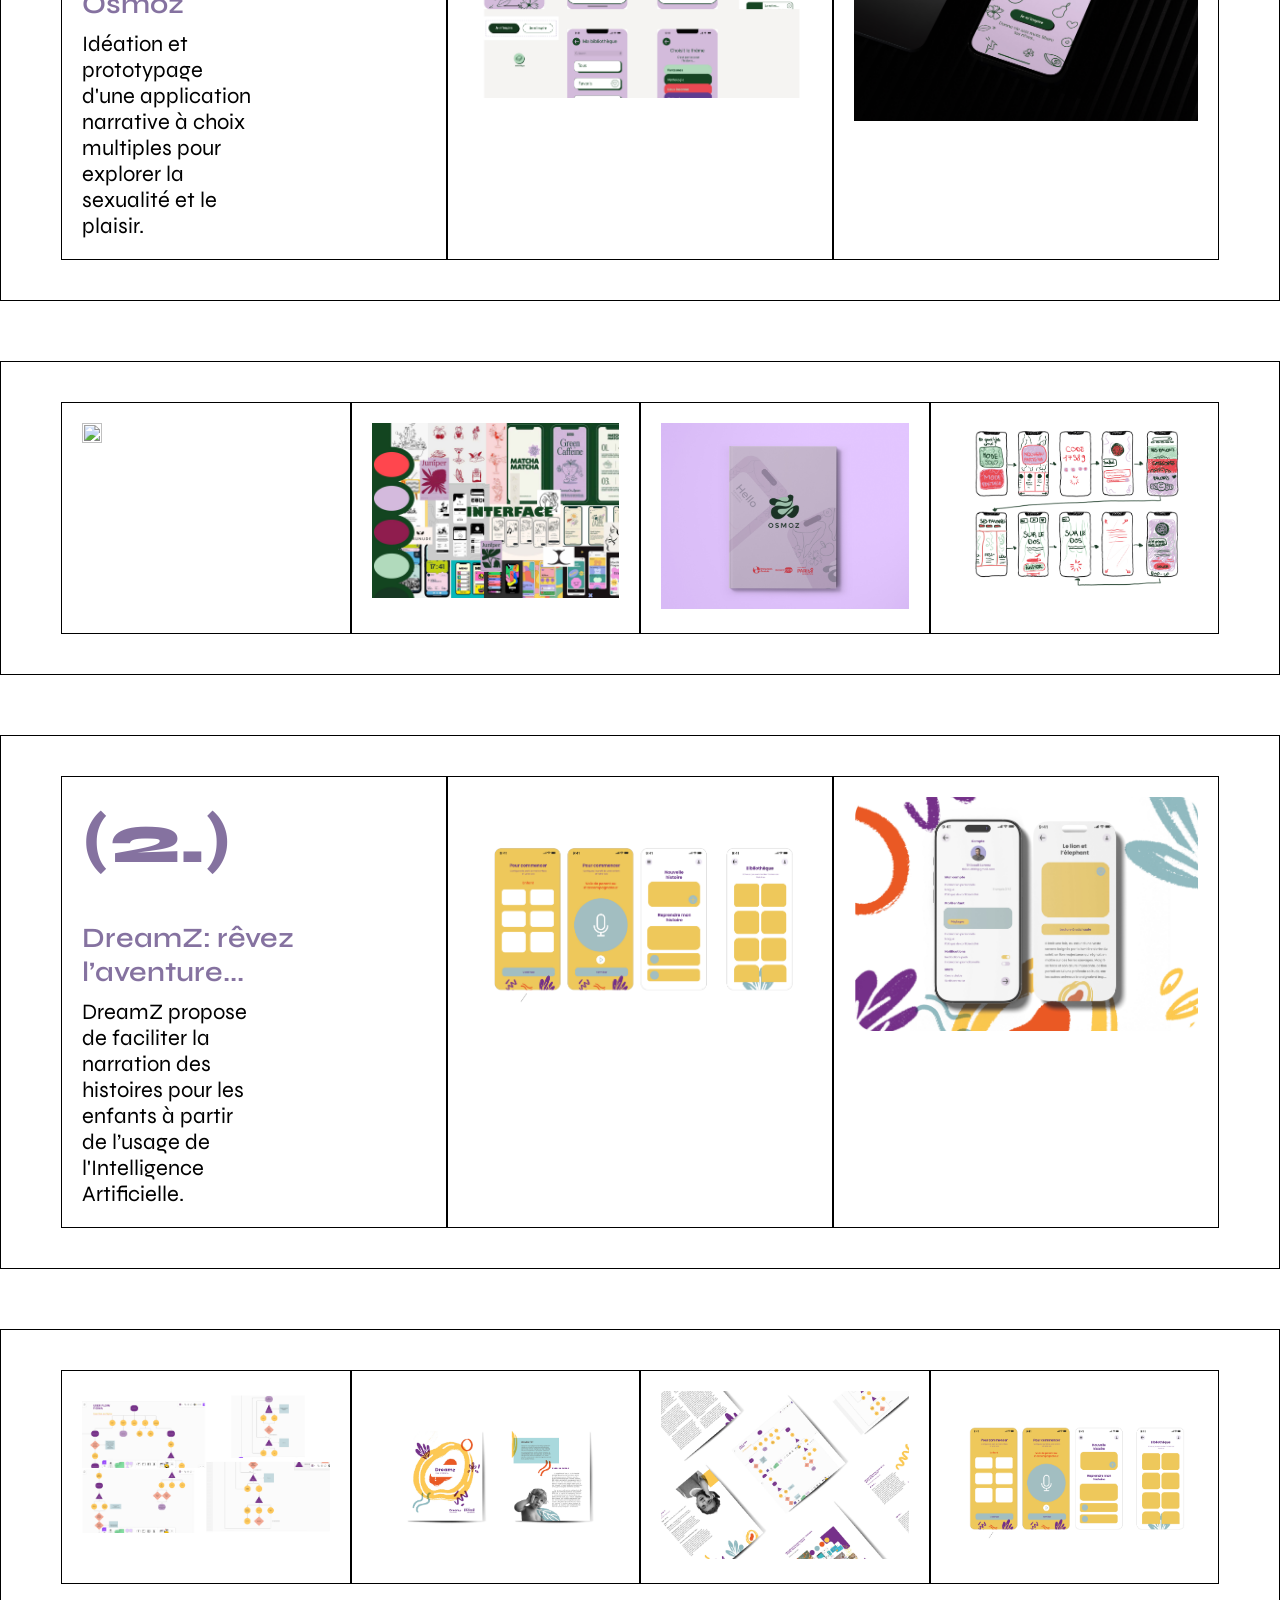
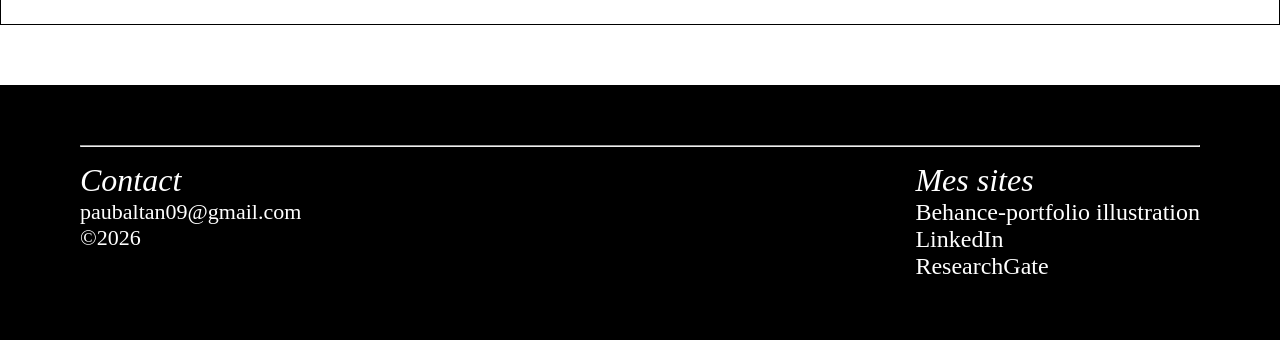
==== commit 1f98d3ee: "Auto update" ====
--- a/index.html
+++ b/index.html
@@ -16,7 +16,7 @@
             <ul class="nav-links">
                 <li><a href="numerique.html">PRODUCT DESIGN</a></li>
                 <li><a href="design.html">DESIGN GRAPHIQUE</a></li>
-                <li><a href="contact.html">À propos
+                <li><a href="contact.html">À PROPOS
                 </a></li>
             </ul>
             <h1 class="designedby">
--- a/style.css
+++ b/style.css
@@ -81,7 +81,11 @@
 
   /*Page Accueil */
 
-h2.decouvrez {
+.img {
+width: 50%;
+}
+
+  h2.decouvrez {
   width: 100%;
   color: #8572a0;
   font-family: Syne;
@@ -164,8 +168,8 @@
 }
 
 img.mot-design {
+  height: 400px;
   margin-top: 50px;
-  height: 400px;
 }
 
 .mesprojets {
@@ -623,8 +627,6 @@
   font-style: normal;
   font-weight: 500;
   line-height: normal;
-  margin-top: 60px;
-  margin-left: 60px;
 }
 
 p#project-description {
@@ -636,7 +638,7 @@
   font-style: normal;
   font-weight: 400;
   line-height: normal;
-  padding-bottom: 10px;
+  padding-bottom: 60px;
   border-right: 1px solid #000;
   border-left: 1px solid #000;
   padding-right: 800px;
@@ -706,7 +708,6 @@
 
 #Apropos>div {
   width: 100%;
-  border: 1px solid #000;
   display: flex;
   align-items: center;
 }
@@ -714,10 +715,12 @@
 #Apropos h3 {
   color: #000;
   font-family: "Instrument Serif";
-  font-size: 75px;
+  font-size: 70px;
   font-style: italic;
   font-weight: 400;
   line-height: normal;
+  padding-left: 30px;
+  padding-top: 30px;
 }
 
 #Apropos p {
@@ -727,29 +730,32 @@
   font-style: normal;
   font-weight: 400;
   line-height: normal;
+  margin: 30px;
 }
 
 .PaulaB {
   width: 100%;
   display: flex;
   flex-direction: column;
-  border-right: 1px solid #000;
   
+  
 }
 
 .PaulaB .Titre {
   display: flex;
   align-items: center;
   justify-content: center;
-  padding: 60px;
+  padding: 10px;
   border-bottom: 1px solid #000;
 }
 
 .PhotoPB {
-  width: 100%;
+  width: 400%;
   aspect-ratio: 1/1;
   padding: 60px;
-}
+  align-items: center;
+}
+
 
 .text {
   width: 100%;
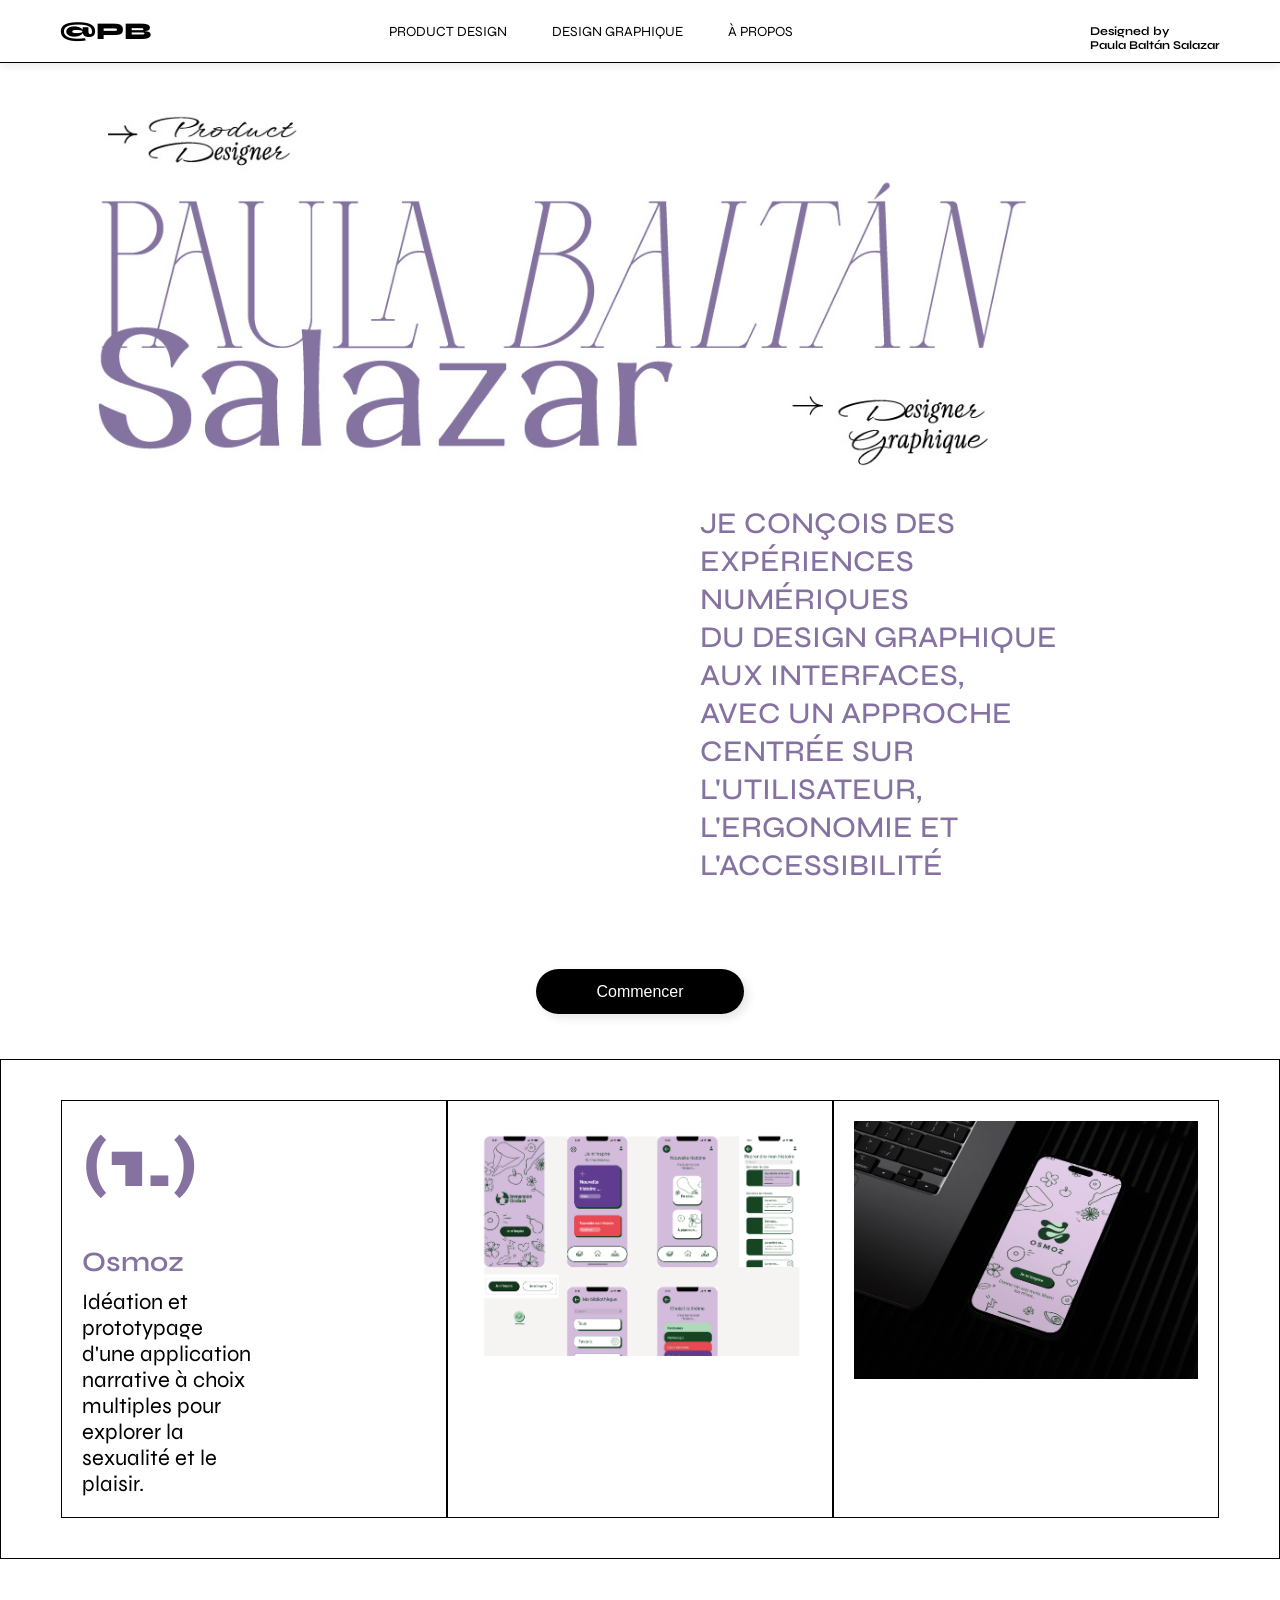
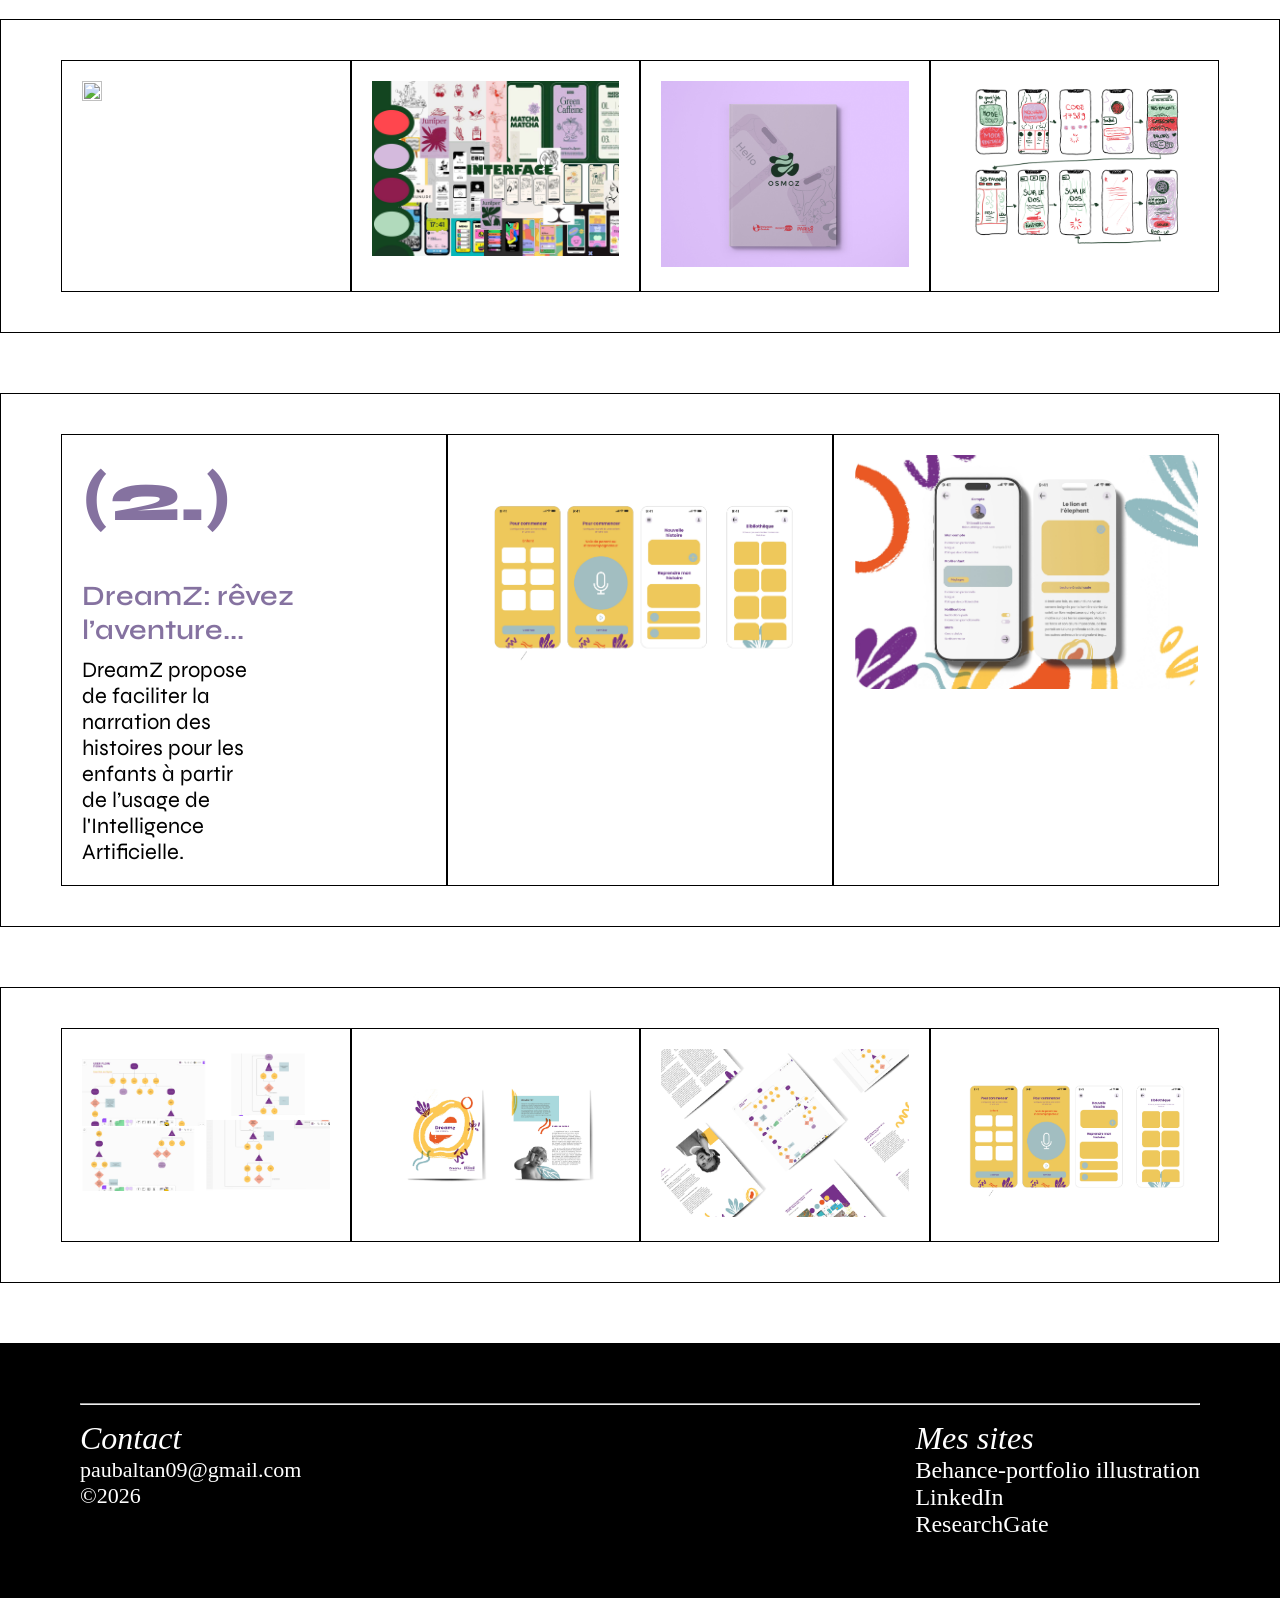
==== commit a33a5a68: "Auto update" ====
--- a/index.html
+++ b/index.html
@@ -198,8 +198,6 @@
 <span class="next">❯</span>
 </div>
 
-
-    
 </main>
 <footer> 
   <hr class="ligne-deco">
--- a/style.css
+++ b/style.css
@@ -123,7 +123,7 @@
   font-style: normal;
   font-weight: 500;
   line-height: 38px;
-  padding: 10px 0px 40px 1000px;
+  padding: 10px 0px 40px 700px;
 }
 
 .Texteintro {
@@ -260,11 +260,7 @@
   height: 300px;
 }
 
-.backup {
-  height: 500px;
-  border: #000 1px solid;
-  padding: 20px; 
-}
+
 
 /*Page Accueil */
 
@@ -369,7 +365,7 @@
   color: #000;
   text-align: center;
   font-family: Syne;
-  font-size: 22px;
+  font-size: 60px;
   font-style: normal;
   font-weight: 400;
   line-height: normal;
@@ -627,6 +623,8 @@
   font-style: normal;
   font-weight: 500;
   line-height: normal;
+  margin-top: 80px;
+  margin-left: 60px;
 }
 
 p#project-description {
@@ -638,11 +636,12 @@
   font-style: normal;
   font-weight: 400;
   line-height: normal;
-  padding-bottom: 60px;
   border-right: 1px solid #000;
   border-left: 1px solid #000;
-  padding-right: 800px;
+  padding-right: 500px;
   padding-left: 60px;
+  padding-bottom: 30px;
+  padding-top: 20px;
 }
 
 #project-gallery{
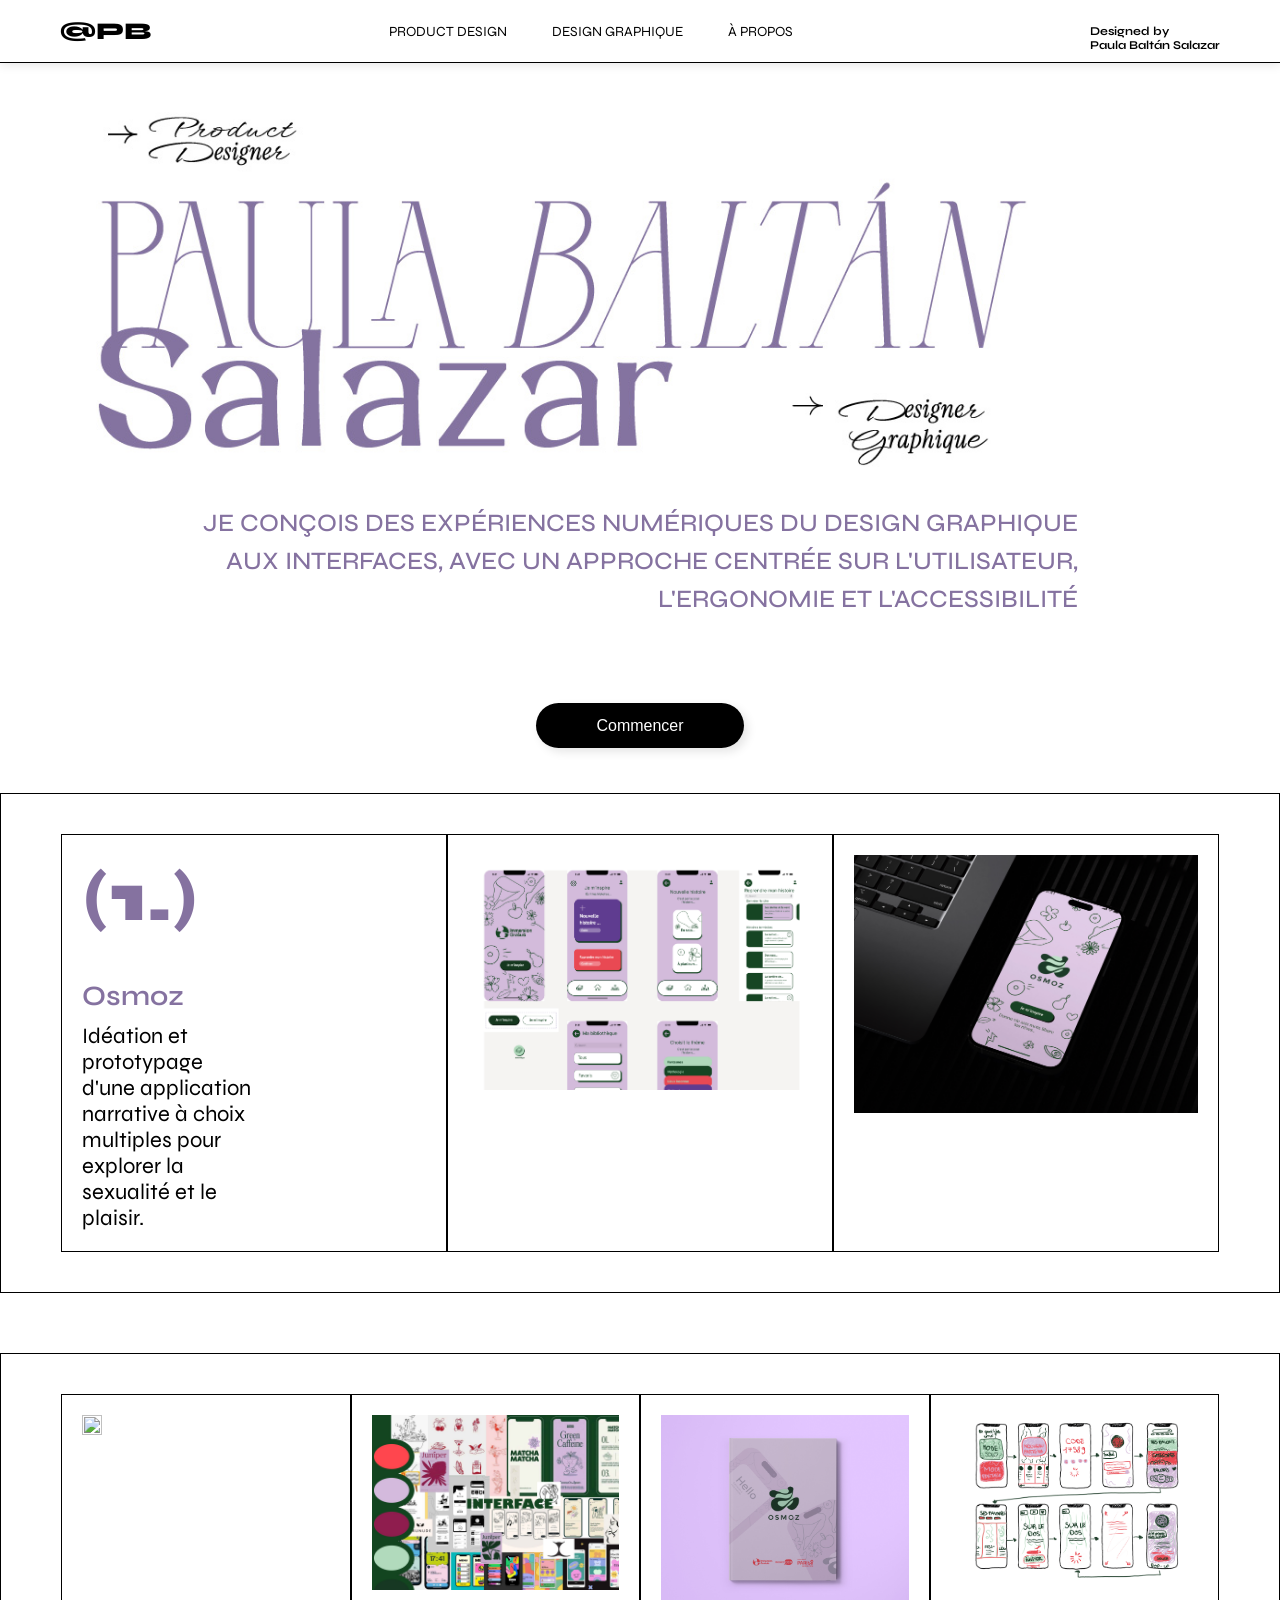
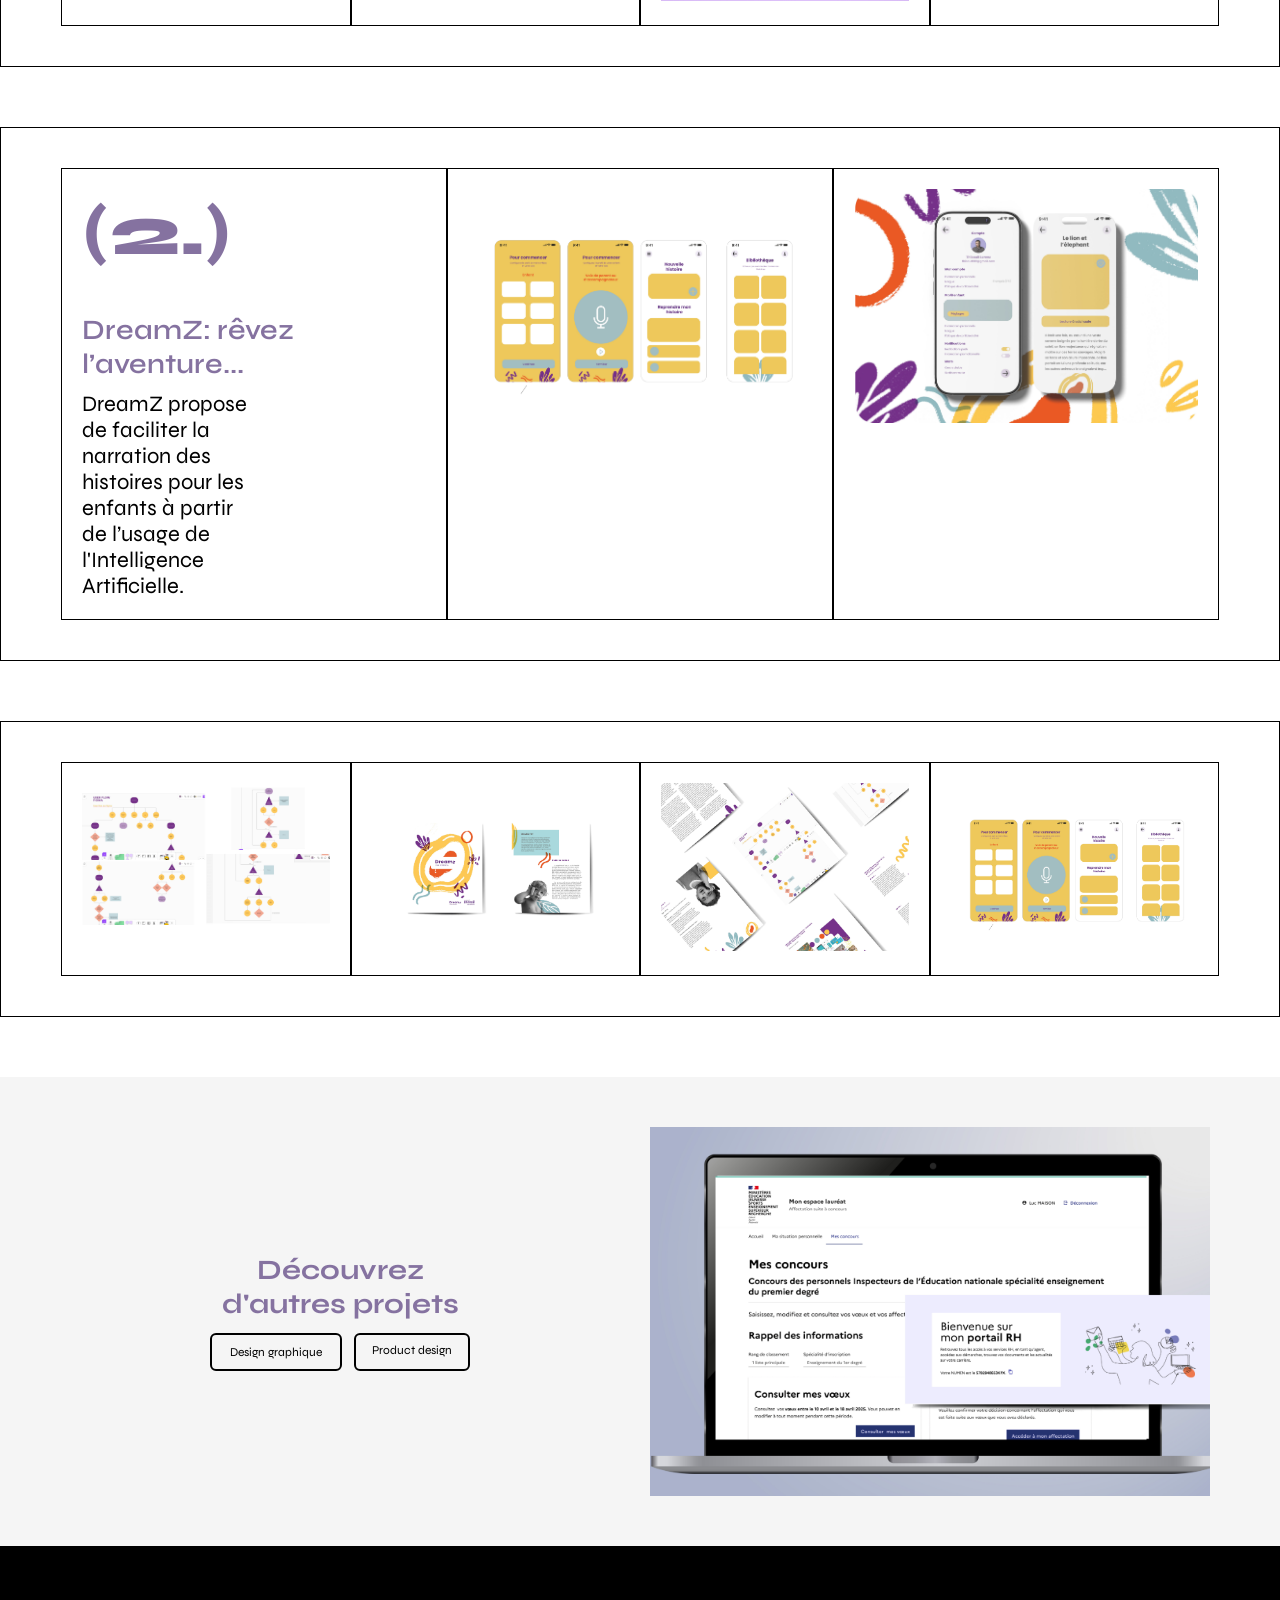
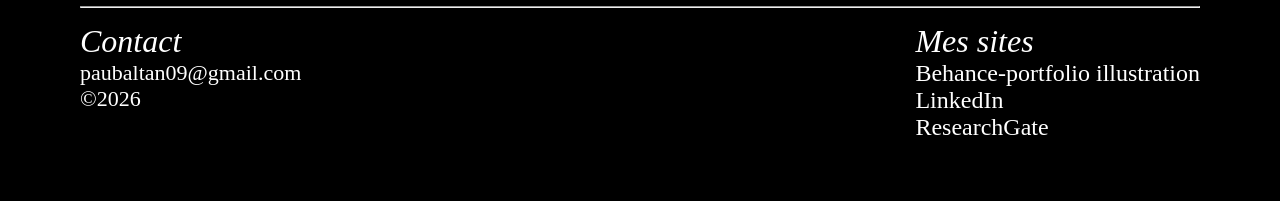
==== commit 560ac0b2: "Auto update" ====
--- a/index.html
+++ b/index.html
@@ -32,11 +32,9 @@
     </div>
     <ul class="left">
             <h2 class="txtentree">
-            JE CONÇOIS DES <br>
-            EXPÉRIENCES NUMÉRIQUES<br>
-            DU DESIGN GRAPHIQUE AUX INTERFACES, <br>
-            AVEC UN APPROCHE CENTRÉE SUR L'UTILISATEUR,<br>
-            L'ERGONOMIE ET L'ACCESSIBILITÉ<br>
+            JE CONÇOIS DES EXPÉRIENCES NUMÉRIQUES
+            DU DESIGN GRAPHIQUE AUX INTERFACES, AVEC UN APPROCHE CENTRÉE SUR L'UTILISATEUR,
+            L'ERGONOMIE ET L'ACCESSIBILITÉ
         </h2>
     </ul>
 
@@ -186,6 +184,24 @@
         </li>
     </ul>
     </section>
+
+        <section class="bandeau-projets" aria-label="Découvrir d'autres projets">
+            <div class="bandeau-container">
+                <div class="bandeau-left">
+                    <h2 class="bandeau-title">Découvrez <br>
+                        d'autres projets</h2>
+                    <div class="bandeau-buttons">
+                        <a href="design.html" class="btn">Design graphique</a>
+                        <a href="numerique.html" class="btn btn-outline">Product design</a>
+                    </div>
+                </div>
+                <div class="bandeau-right">
+                    <img src="sources/accueil-12.jpg">
+                </div>
+            </div>
+        </section>
+
+
 </main>
 
 <!-- Fenêtre galerie -->
--- a/style.css
+++ b/style.css
@@ -118,12 +118,12 @@
   width: 100%;
   color: #8572a0;
   font-family: Syne;
-  text-align: left;
-  font-size: 30px;
+  text-align: right;
+  font-size: 25px;
   font-style: normal;
   font-weight: 500;
   line-height: 38px;
-  padding: 10px 0px 40px 700px;
+  padding: 10px 10px 40px 200px;
 }
 
 .Texteintro {
@@ -395,6 +395,77 @@
   border-bottom: 1px solid #000;
   font-family: "Syne";
 
+}
+
+/* Bandeau "Découvrez d'autres projets" */
+.bandeau-projets {
+  padding: 40px 0;
+  background: #f5f5f5;
+}
+.bandeau-container {
+  max-width: 1200px;
+  margin: 0 auto;
+  padding: 0 20px;
+  display: flex;
+  gap: 20px;
+  align-items: center;
+  justify-content: space-between;
+}
+.bandeau-left { flex: 1;
+   text-align: center; 
+  }
+
+.bandeau-title {
+  font-family: Syne;
+  font-size: 28px;
+  color: #8572a0;
+  margin: 0 0 12px;
+}
+.bandeau-buttons { 
+  display: flex; 
+  justify-content: center; 
+  gap: 12px; 
+  margin-top: 10px; 
+  font-family: syne;
+  font-size: 12px;
+}
+
+.bandeau-buttons .btn { 
+  display: inline-block; 
+  padding: 10px 18px; 
+  background:transparent; 
+  color: #000; 
+  text-decoration: none; 
+  border-radius: 6px; 
+  border: 2px solid #000;
+}
+
+.bandeau-buttons .btn-outline { 
+  background: transparent;
+   color: #000;
+   border: 2px solid #000;
+   padding: 8px 16px;
+   border-radius:6px; 
+  }
+
+.bandeau-right { 
+    display: flex;
+    flex: 1;
+    align-items: center;
+    justify-content: center;
+    object-fit: contain;
+    padding: 10px;
+}
+
+.bandeau-right img { 
+  max-width: 100%;
+  height: auto;
+  display: block; 
+}
+
+@media (max-width: 800px) {
+  .bandeau-container { flex-direction: column; text-align: center; }
+  .bandeau-right { width: 100%; margin-top: 16px; }
 }
 
 
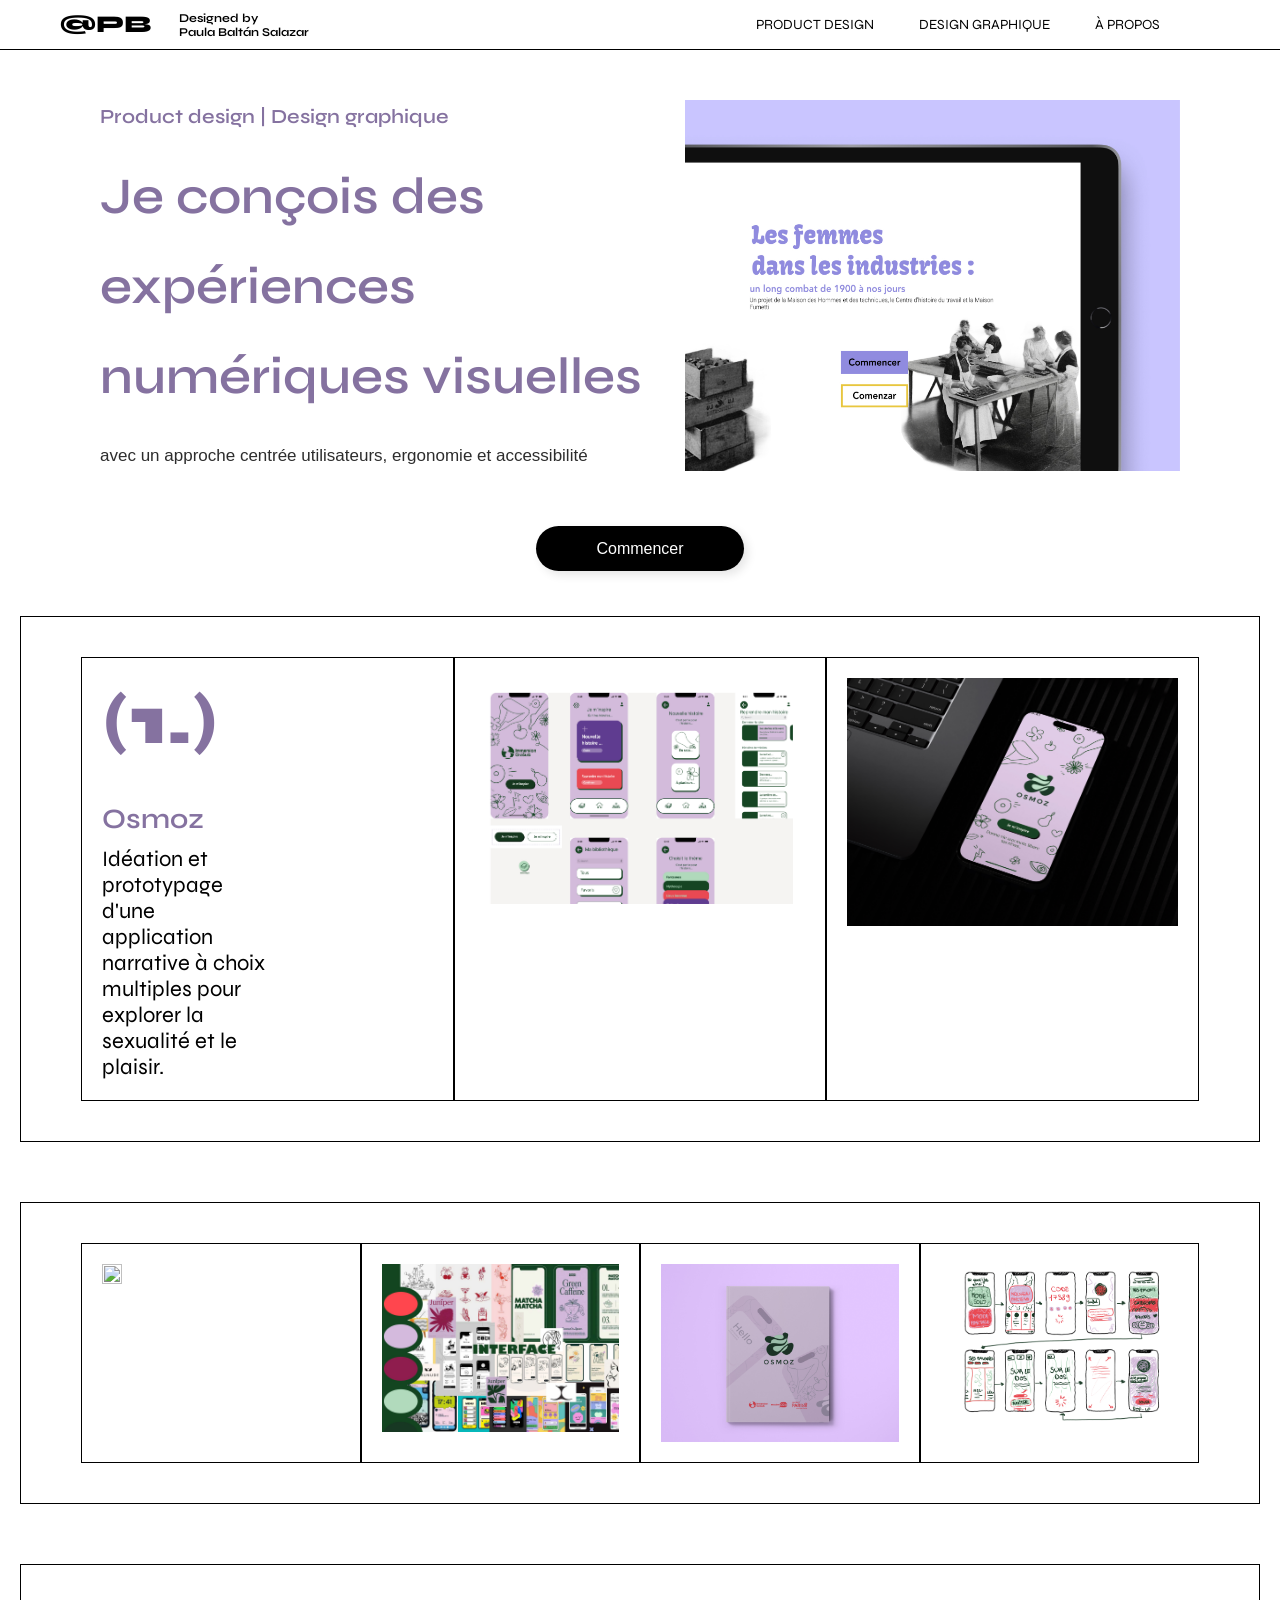
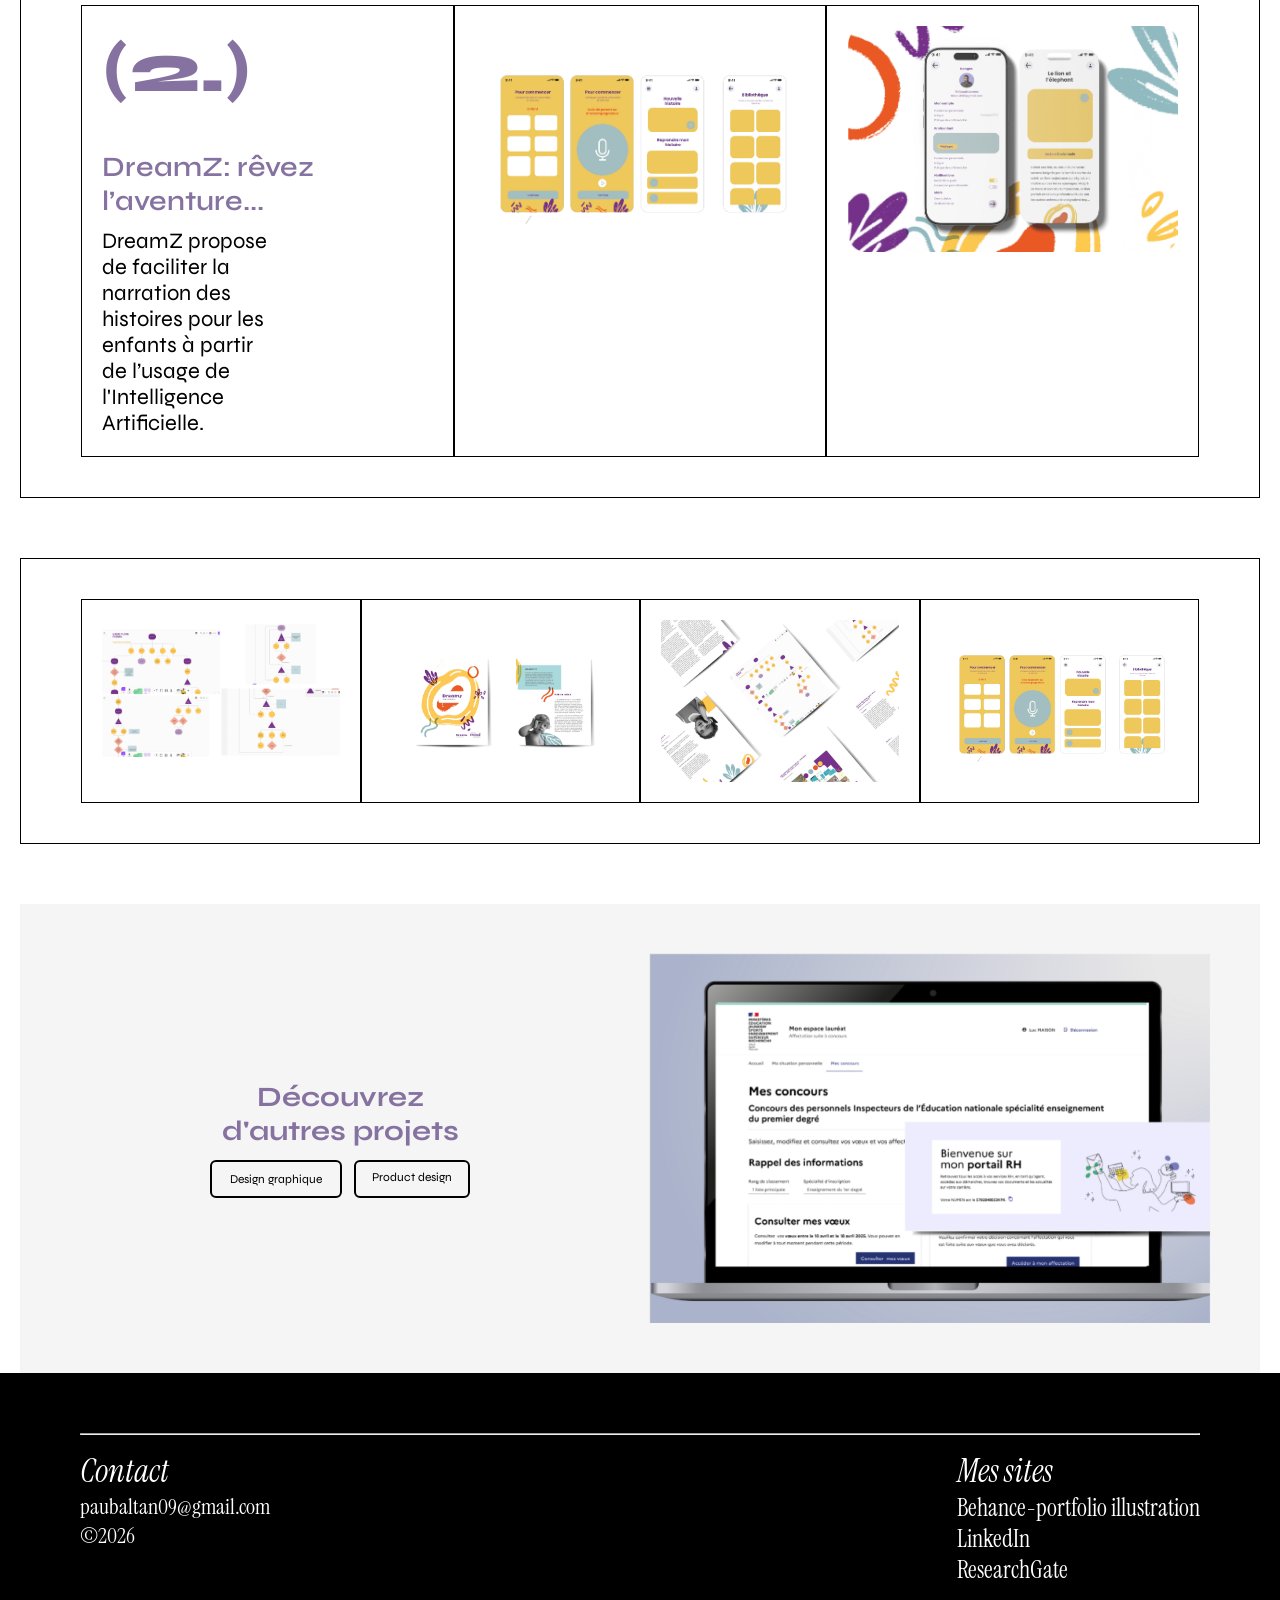
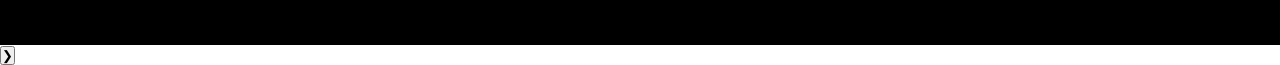
==== commit 6b5cae2b: "Auto update" ====
--- a/index.html
+++ b/index.html
@@ -13,37 +13,41 @@
     <header>
         <nav class="navbar">
             <a href="index.html" id="PB" title="Accueil">@PB</a>
+            <h1 class="designedby">
+                Designed by<br>
+                Paula Baltán Salazar
+            </h1>
             <ul class="nav-links">
                 <li><a href="numerique.html">PRODUCT DESIGN</a></li>
                 <li><a href="design.html">DESIGN GRAPHIQUE</a></li>
                 <li><a href="contact.html">À PROPOS
                 </a></li>
             </ul>
-            <h1 class="designedby">
-                <br>Designed by <br>
-                Paula Baltán Salazar</h1>
+            
         </nav>
     </header>
 
 
 <section id="Texteintro">
-    <div class="Nom">
-    <img src="sources/titulo-24.jpg" alt="Mot Design" class="mot-design">
-    </div>
-    <ul class="left">
-            <h2 class="txtentree">
-            JE CONÇOIS DES EXPÉRIENCES NUMÉRIQUES
-            DU DESIGN GRAPHIQUE AUX INTERFACES, AVEC UN APPROCHE CENTRÉE SUR L'UTILISATEUR,
-            L'ERGONOMIE ET L'ACCESSIBILITÉ
-        </h2>
-    </ul>
+  <div class="hero-container">
+    <div class="hero-grid">
+      <div class="hero-copy">
+        <p class="hero-eyebrow">Product design | Design graphique</p>
+        <h1 class="hero-title">Je conçois des expériences numériques visuelles</h1>
+        <p class="hero-description">avec un approche centrée utilisateurs, ergonomie et accessibilité</p>
+      </div>
+      <div class="hero-image">
+        <img src="sources/numerique/mht_musee/ex1.jpg" alt="Portfolio preview">
+      </div>
+    </div>
+  </div>
 
     <!-- Bouton Commencer -->
     <div class="centre">
-    <a href="#Projets" style="text-decoration:none">
-    <button class="bouton">Commencer</button>
-    </a>
-  </div> 
+      <a href="#Projets" class="no-underline-link">
+        <button class="bouton">Commencer</button>
+      </a>
+    </div> 
 
 </section>
 
@@ -237,4 +241,9 @@
 <div id="lightbox" onclick="fermerImage()">
   <img id="imageGrande">
 </div>
+<!-- Bouton projet suivant -->
+<button id="project-next" aria-label="Projet suivant">❯</button>
+<!-- Bouton haut de page -->
+<button id="back-to-top" class="show" aria-label="Remonter en haut">↑</button>
+</body>
 </html>
--- a/style.css
+++ b/style.css
@@ -1,5 +1,5 @@
 @import url('https://fonts.googleapis.com/css2?family=Syne:wght@400..800&family=WindSong:wght@400;500&display=swap');
-@import url('<link href="https://fonts.googleapis.com/css2?family=Instrument+Serif:ital@0;1&display=swap" rel="stylesheet">');
+@import url('https://fonts.googleapis.com/css2?family=Instrument+Serif:ital@0;1&display=swap');
 *{
  padding: 0%;
  margin: 0%;
@@ -18,15 +18,36 @@
 body {
  width: 100%;
  min-height: 100vh;
-
+}
+
+html {
+  scroll-behavior: smooth;
+  font-family: 'Syne', sans-serif;
+}
+
+img, video, svg, picture {
+  max-width: 100%;
+  height: auto;
+  display: block;
+}
+
+main {
+  width: 100%;
+  max-width: 1400px;
+  margin: 0 auto;
+  padding: 0 20px;
+}
+
+section {
+  width: 100%;
+}
+
+button, .btn {
+  cursor: pointer;
 }
 
 body::-webkit-scrollbar {
     display: none;
-}
-
-html {
-  scroll-behavior: smooth;
 }
 
 #lightbox{
@@ -124,6 +145,101 @@
   font-weight: 500;
   line-height: 38px;
   padding: 10px 10px 40px 200px;
+}
+
+.hero-container {
+  width: 100%;
+  padding: 10px 0;
+  background: white;
+}
+
+.hero-grid {
+  width: min(1080px, 100%);
+  margin: 0 auto;
+  display: flex;
+  align-items: center;
+  gap: 28px;
+}
+
+.hero-copy {
+  max-width: 557px;
+  display: flex;
+  flex-direction: column;
+  gap: 20px;
+}
+
+.hero-eyebrow {
+  color: #8572a0;
+  font-family: syne;
+  font-size: 20px;
+  font-weight: 600;
+  line-height: 30px;
+  margin: 0;
+}
+
+.hero-title {
+  color: #8572a0;
+  font-family: Syne;
+  font-size: clamp(48px, 4vw, 80px);
+  font-weight: 600;
+  line-height: 90px;
+  margin: 0;
+}
+
+.hero-description {
+  color: #2D2D2D;
+  font-family: Epilogue, sans-serif;
+  font-size: 17px;
+  font-weight: 400;
+  line-height: 27px;
+  margin: 0;
+}
+
+.hero-image img {
+  width: 100%;
+  max-width: 495px;
+  height: auto;
+  display: block;
+  object-fit: cover;
+}
+
+/* Hero entrance animations */
+@keyframes hero-slide {
+  from { opacity: 0; transform: translateY(20px) scale(0.99); }
+  to   { opacity: 1; transform: translateY(0) scale(1); }
+}
+
+.hero-copy > * {
+  opacity: 0;
+  transform: translateY(20px);
+  animation: hero-slide 700ms cubic-bezier(.22,.98,.35,1) forwards;
+}
+
+.hero-copy > *:nth-child(1) { animation-delay: 150ms; }
+.hero-copy > *:nth-child(2) { animation-delay: 350ms; }
+.hero-copy > *:nth-child(3) { animation-delay: 550ms; }
+
+.hero-image {
+  opacity: 0;
+  transform: translateY(20px) scale(0.99);
+  animation: hero-slide 800ms cubic-bezier(.22,.98,.35,1) forwards;
+  animation-delay: 750ms;
+}
+
+@media (prefers-reduced-motion: reduce) {
+  .hero-copy > *, .hero-image, h2, .txtentree, .bandeau-title, .bandeau-left > *, .bandeau-right { animation: none !important; opacity: 1; transform: none; }
+}
+
+/* Apply same entrance animation to H2 titles */
+h2, .txtentree, .bandeau-title {
+  opacity: 0;
+  transform: translateY(20px);
+  animation: hero-slide 700ms cubic-bezier(.22,.98,.35,1) forwards;
+  animation-delay: 250ms;
+}
+
+.bandeau-title {
+  animation-delay: 200ms;
 }
 
 .Texteintro {
@@ -463,6 +579,22 @@
   display: block; 
 }
 
+/* Bandeau projets entrance animations */
+.bandeau-left > * {
+  opacity: 0;
+  transform: translateY(20px);
+  animation: hero-slide 700ms cubic-bezier(.22,.98,.35,1) forwards;
+}
+.bandeau-left > *:nth-child(1) { animation-delay: 200ms; }
+.bandeau-left > *:nth-child(2) { animation-delay: 400ms; }
+
+.bandeau-right {
+  opacity: 0;
+  transform: translateY(20px) scale(0.99);
+  animation: hero-slide 800ms cubic-bezier(.22,.98,.35,1) forwards;
+  animation-delay: 600ms;
+}
+
 @media (max-width: 800px) {
   .bandeau-container { flex-direction: column; text-align: center; }
   .bandeau-right { width: 100%; margin-top: 16px; }
@@ -864,7 +996,54 @@
   padding: 60px;
   border-bottom: 1px solid #000;
 }
-
+.trusted-tools {
+  width: 100%;
+  display: flex;
+  justify-content: center;
+  align-items: center;
+  gap: 99px;
+  padding: 20px 10px 30px;
+  margin-bottom: 30px;
+  border-top: 1px solid #000;
+  border-bottom: 1px solid #000;
+  flex-wrap: wrap;
+}
+
+.tool-item {
+  display: flex;
+  align-items: center;
+  gap: 12px;
+}
+
+.tool-label {
+  text-align: center;
+  color: rgb(0, 0, 0);
+  font-size: 20px;
+  font-family: Syne, sans-serif;
+  font-weight: 400;
+  word-wrap: break-word;
+}
+
+.tool-dot {
+  width: 24px;
+  height: 24px;
+  position: relative;
+  overflow: hidden;
+}
+
+.tool-dot::before {
+  content: "";
+  position: absolute;
+  inset: 0;
+  
+}
+
+.tool-dot.tool-dot-rotated::before {
+}
+
+.no-underline-link {
+  text-decoration: none;
+}
 /*Header*/
 
 *{
@@ -889,14 +1068,14 @@
 }
 
 body {
-  padding-top: 40px; /* adapte selon la hauteur réelle du header */
+  padding-top: 90px; /* adapte selon la hauteur réelle du header */
   align-items: center;
 }
 
 header nav {
   width: 100%;
   display: flex;
-  justify-content: space-between;
+  justify-content: flex-start;
   align-items: center;
 }
 
@@ -920,6 +1099,7 @@
   font-style: normal;
   font-weight: 800;
   line-height: normal;
+  padding-right: 20px;
 }
 
 .designedby {
@@ -929,6 +1109,7 @@
   font-weight: 650;
   font-style: normal;
   line-height: normal;
+  margin-left: 8px;
 }
 
 .nav-links {
@@ -936,6 +1117,7 @@
   width: 40%;
   justify-content: space-between;
   padding-right: 60px;
+  margin-left: auto;
 }
 
   .nav-links li {
@@ -1007,16 +1189,117 @@
   color: #9177b1;
 }
 
+/* Bouton "Haut de page" */
+#back-to-top {
+  position: fixed;
+  left: 50%;
+  bottom: 24px;
+  transform: translateX(-50%);
+  width: 48px;
+  height: 48px;
+  border-radius: 50%;
+  border: 1px solid #000;
+  background: white;
+  color: #000;
+  font-size: 20px;
+  display: none; /* shown after scroll */
+  align-items: center;
+  justify-content: center;
+  cursor: pointer;
+  z-index: 1200;
+}
+
+#back-to-top.show {
+  display: flex;
+}
+
+@media screen and (max-width: 768px) {
+  #project-next { display: none; }
+  #back-to-top { left: 50%; transform: translateX(-50%); bottom: 12px; }
+}
+
+
+@media screen and (max-width: 768px) {
+  #project-next { display: none; }
+}
+
 @media screen and (min-width: 1281) {}
 
 
 
-@media screen and (max-width: 768) {
+@media screen and (max-width: 1200px) {
+  .bandeau-container {
+    flex-direction: column;
+    align-items: center;
+    text-align: center;
+  }
+
+  .bandeau-left,
+  .bandeau-right {
+    width: 100%;
+  }
+
+  .bandeau-buttons {
+    justify-content: center;
+    gap: 10px;
+  }
+
+  .bandeau-right img {
+    max-width: 100%;
+  }
+
+  #project-gallery {
+    grid-template-columns: 1fr;
+  }
+
+  #project-description {
+    padding-right: 0;
+    padding-left: 0;
+  }
+
+  #Apropos > div {
+    flex-direction: column;
+    align-items: stretch;
+  }
+
+  .PhotoPB {
+    width: 100%;
+    padding: 20px 0;
+  }
+
+  .description.projets {
+    width: 100%;
+  }
+
+  .txtentree {
+    padding: 10px 0 30px;
+  }
+}
+
+@media screen and (max-width: 768px) {
   header {
     width: 100%;
     padding: 20px;
     border-bottom: 1px solid #000;
+  }
   
+  .hero-grid {
+    flex-direction: column;
+    align-items: center;
+    gap: 24px;
+  }
+
+  .hero-copy {
+    max-width: 100%;
+  }
+
+  .hero-title {
+    font-size: clamp(36px, 8vw, 60px);
+    line-height: 1.05;
+  }
+
+  .hero-image img {
+    max-width: 100%;
   }
   
   header nav {
@@ -1026,96 +1309,123 @@
     flex-direction: column;
     align-items: center;
   }
-  
+
+  .nav-links {
+    width: 100%;
+    justify-content: center;
+    flex-direction: column;
+    align-items: center;
+    padding-right: 0;
+    gap: 12px;
+  }
+
+  .nav-links li {
+    font-size: 18px;
+  }
+
+  .designedby {
+    text-align: center;
+  }
+
+  .left,
+  .right,
+  #Projets ul {
+    width: 100%;
+    justify-content: center;
+  }
+
+  #Projets li {
+    max-width: 100%;
+  }
+
+  .txtentree {
+    text-align: left;
+    font-size: 20px;
+    padding: 20px 0;
+  }
+
+  img.mot-design {
+    height: auto;
+    max-width: 100%;
+    margin-top: 30px;
+  }
+
+  .bouton {
+    width: auto;
+    padding: 14px 28px;
+    margin: 32px auto;
+  }
+
+  .sous-titrea,
+  .description.projets,
+  #project-description {
+    padding: 20px 0;
+  }
+
+  .footer {
+    flex-direction: column;
+    align-items: flex-start;
+    gap: 24px;
+  }
+
+  footer {
+    padding: 40px 20px;
+  }
+}
+
+@media screen and (max-width: 480px) {
+  header {
+    padding: 16px;
+  }
+
   #PB {
-    color: #000;
-    font-family: Syne;
+    font-size: 20px;
+  }
+
+  .nav-links li {
+    font-size: 16px;
+  }
+
+  h1 {
+    font-size: 40px;
+  }
+
+  .txtentree {
+    font-size: 18px;
+    line-height: 1.4;
+    padding: 16px 0;
+  }
+
+  .bouton {
+    width: 100%;
+    padding: 14px 18px;
+  }
+
+  .bandeau-buttons {
+    flex-direction: column;
+    gap: 10px;
+  }
+
+  .footer h2 {
     font-size: 24px;
-    font-style: normal;
-    font-weight: 800;
-    line-height: normal;
-  }
-
-  h1.designedby {
-    color: #000;
-    font-family: Syne;
-    font-size: 13px;
-    font-style: normal;
-    line-height: normal;
-  }
-  
-  .nav-links {
-    display: flex;
-    width: 10%;
-    justify-content: space-between;
-  }
-  
-    .nav-links li {
-    list-style: none;
-    color: #000;
-    font-family: Syne;
-    font-size: 20px;
-    font-style: normal;
-    font-weight: 400;
-    line-height: normal;
-      }
-
-      footer {
-        background-color: #000;
-        width: 100%;
-        padding:60px 80px;
-       }
-        
-        .footer{
-        width: 100%;
-        color: #FFF;
-        font-family: "Instrument Serif";
-        font-size: 32px;
-        font-weight: 400;
-        align-items: center;
-        display: flex;
-        justify-content: space-between;
-        margin-top:15px;
-        
-        }
-      
-      .footer-droite {
-        display: flex;
-        flex-direction: column;
-      }
-      
-      .footer h2 {
-        color: #FFF;
-        font-family: "Instrument Serif";
-        font-size: 32px;
-        font-style: italic;
-        font-weight: 400;
-        line-height: normal;
-        
-      }
-      
-      .footer h3 {
-        color: #FFF;
-        font-family: "Instrument Serif";
-        font-size: 22px;
-        line-height: 300%;
-        font-style: normal;
-        font-weight: 400;
-        line-height: normal;
-      }
-      
-      .footer a {
-        color: #FFF;
-        font-family: "Instrument Serif";
-        font-size: 24px;
-        font-style: normal;
-        font-weight: 400;
-        line-height: normal;
-      }
-      
-}
-
-
-
-
-@media screen and (max-width: 480) {}+  }
+
+  .footer h3,
+  .footer a {
+    font-size: 18px;
+  }
+
+  #Apropos h3 {
+    font-size: 48px;
+    padding-left: 0;
+  }
+
+  #Apropos p {
+    font-size: 18px;
+    margin: 16px 0;
+  }
+}
+
+
+
+
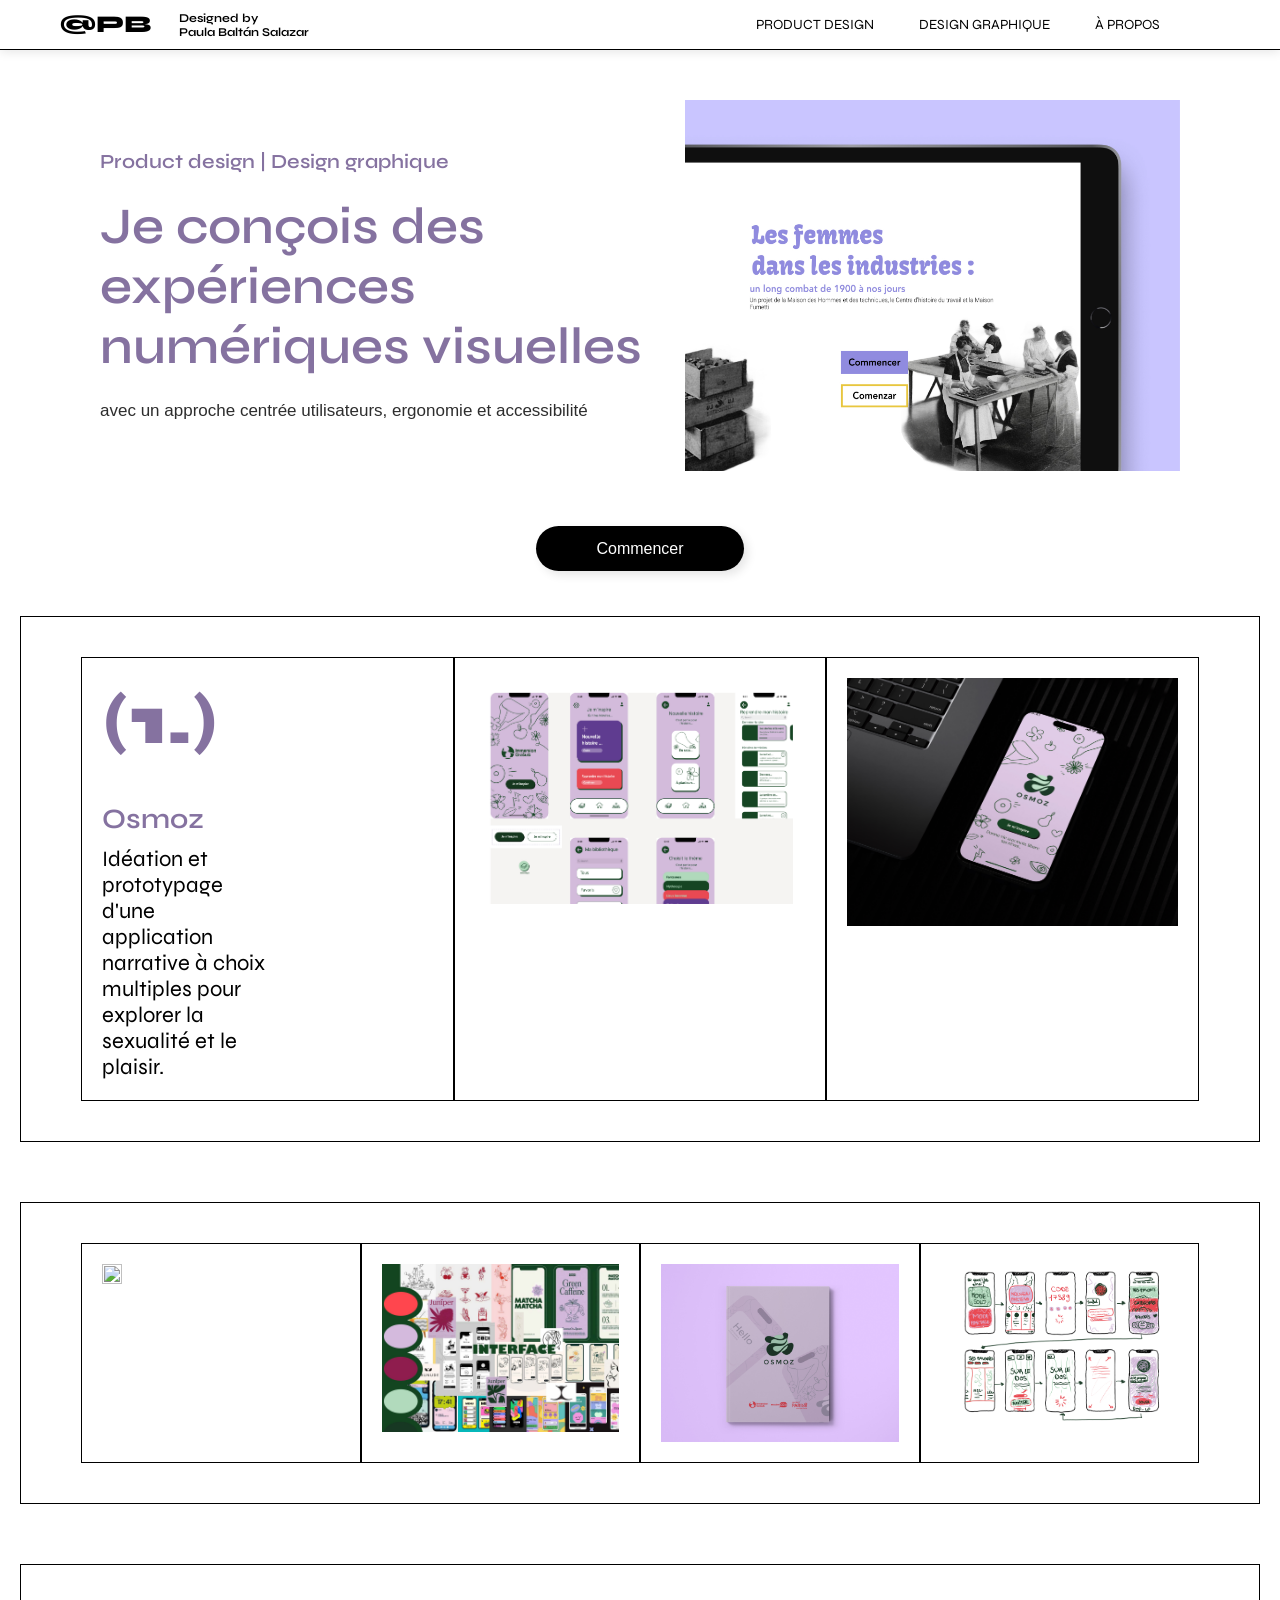
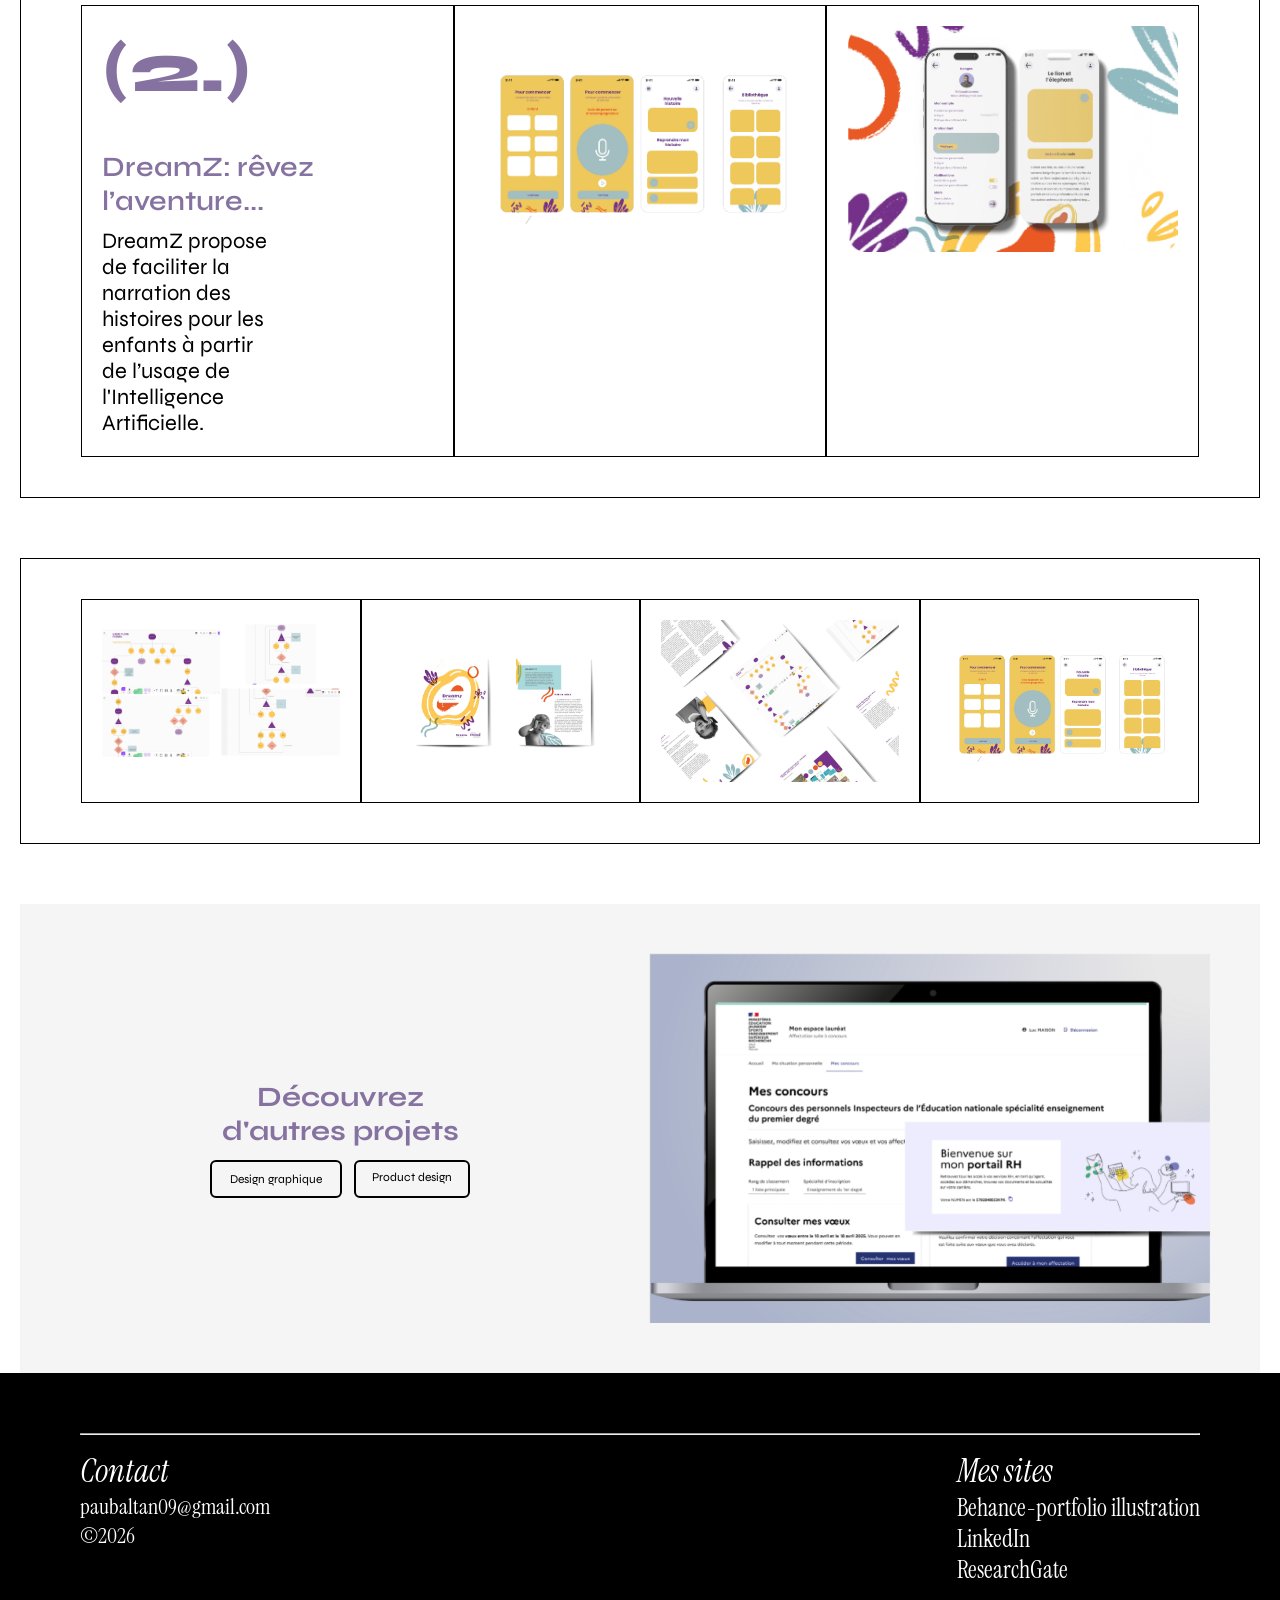
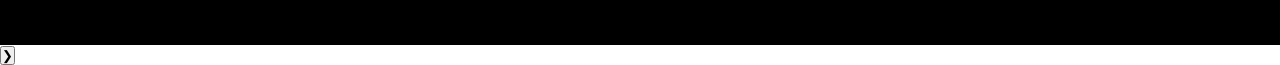
==== commit 58fa37a4: "Auto update" ====
--- a/index.html
+++ b/index.html
@@ -210,40 +210,34 @@
 
 <!-- Fenêtre galerie -->
 <div id="lightbox">
-<span class="fermer">✕</span>
-<span class="prev">❮</span>
-
-<img id="imageGrande">
-
-<span class="next">❯</span>
+    <span class="fermer">✕</span>
+    <span class="prev">❮</span>
+    <img id="imageGrande">
+    <span class="next">❯</span>
 </div>
 
-</main>
-<footer> 
-  <hr class="ligne-deco">
-  <div class="footer">
-    <div class="footer-gauche"> 
-          <h2>Contact</h2>
-          <h3>paubaltan09@gmail.com</h3>
-          <h3>©2026</h3>
-    </div>
-  
-    <div class="footer-droite"> 
-        <h2>Mes sites</h2>
-          <a href="https://www.behance.net/paubaltan091e0"> Behance-portfolio illustration</a>
-          <a href="https://www.linkedin.com/in/paulabaltansalazar/">LinkedIn</a>
-          <a href="https://www.researchgate.net/profile/Paula-Baltan-2?ev=hdr_xprf/">ResearchGate</a>
-    </div>
-  </footer>
-</body>
-<script src="interaction.js"></script>
-
-<div id="lightbox" onclick="fermerImage()">
-  <img id="imageGrande">
-</div>
+<footer>
+    <hr class="ligne-deco">
+    <div class="footer">
+        <div class="footer-gauche">
+            <h2>Contact</h2>
+            <h3>paubaltan09@gmail.com</h3>
+            <h3>©2026</h3>
+        </div>
+        <div class="footer-droite">
+            <h2>Mes sites</h2>
+            <a href="https://www.behance.net/paubaltan091e0">Behance-portfolio illustration</a>
+            <a href="https://www.linkedin.com/in/paulabaltansalazar/">LinkedIn</a>
+            <a href="https://www.researchgate.net/profile/Paula-Baltan-2?ev=hdr_xprf/">ResearchGate</a>
+        </div>
+    </div>
+</footer>
+
 <!-- Bouton projet suivant -->
 <button id="project-next" aria-label="Projet suivant">❯</button>
 <!-- Bouton haut de page -->
 <button id="back-to-top" class="show" aria-label="Remonter en haut">↑</button>
+
+<script src="interaction.js"></script>
 </body>
 </html>
--- a/style.css
+++ b/style.css
@@ -182,7 +182,7 @@
   font-family: Syne;
   font-size: clamp(48px, 4vw, 80px);
   font-weight: 600;
-  line-height: 90px;
+  line-height: 60px;
   margin: 0;
 }
 
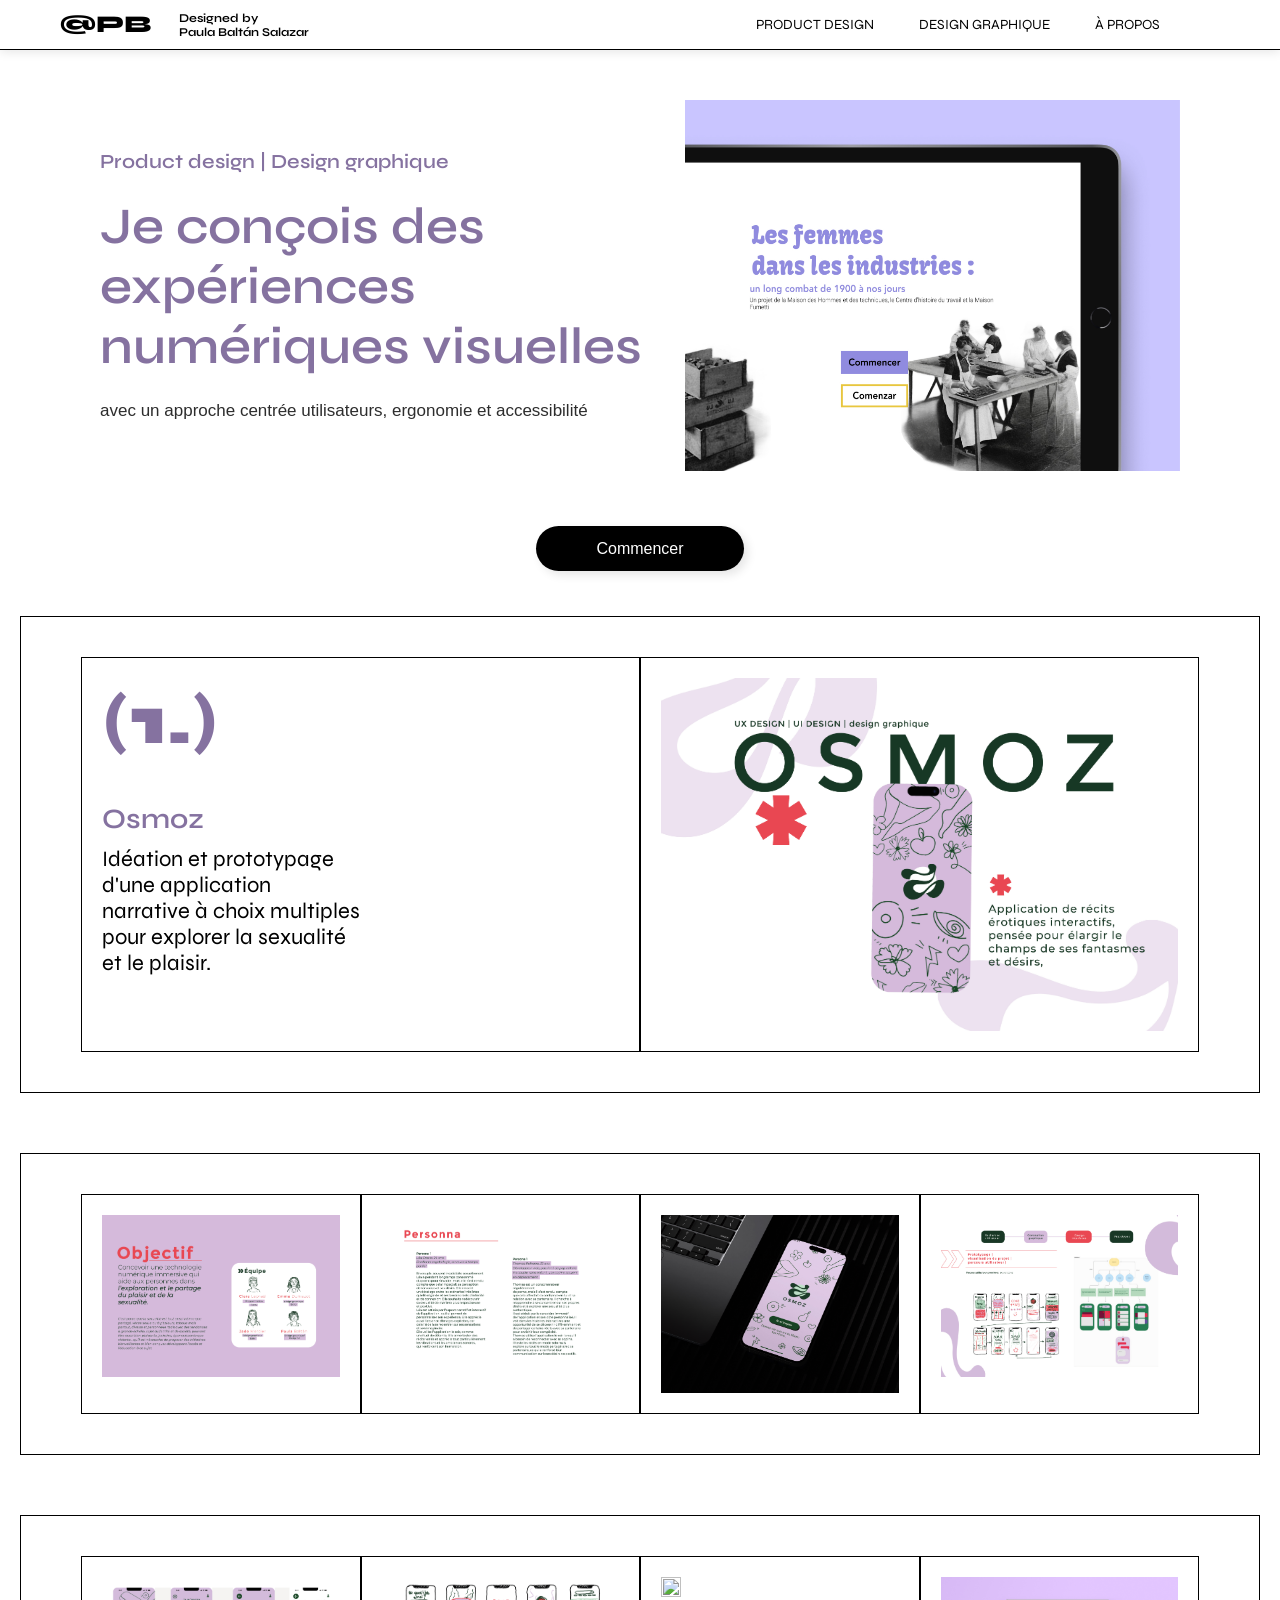
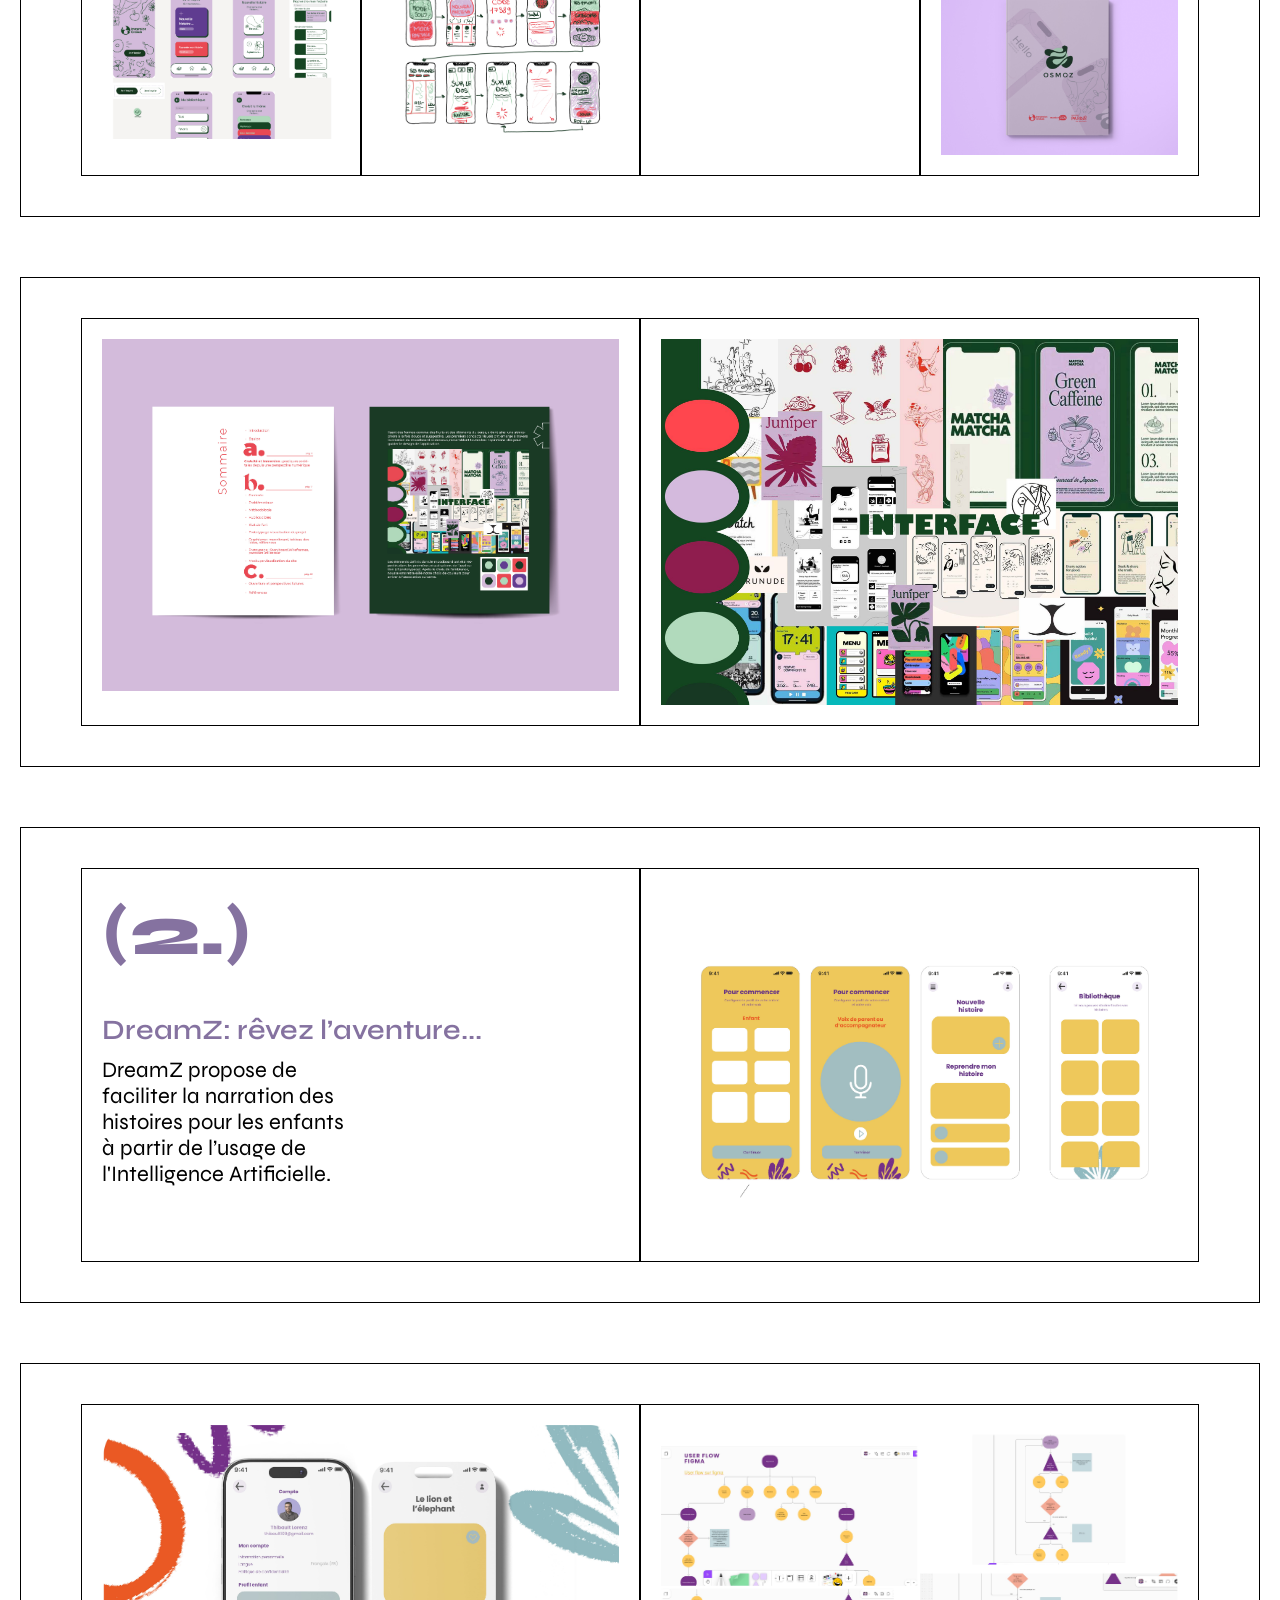
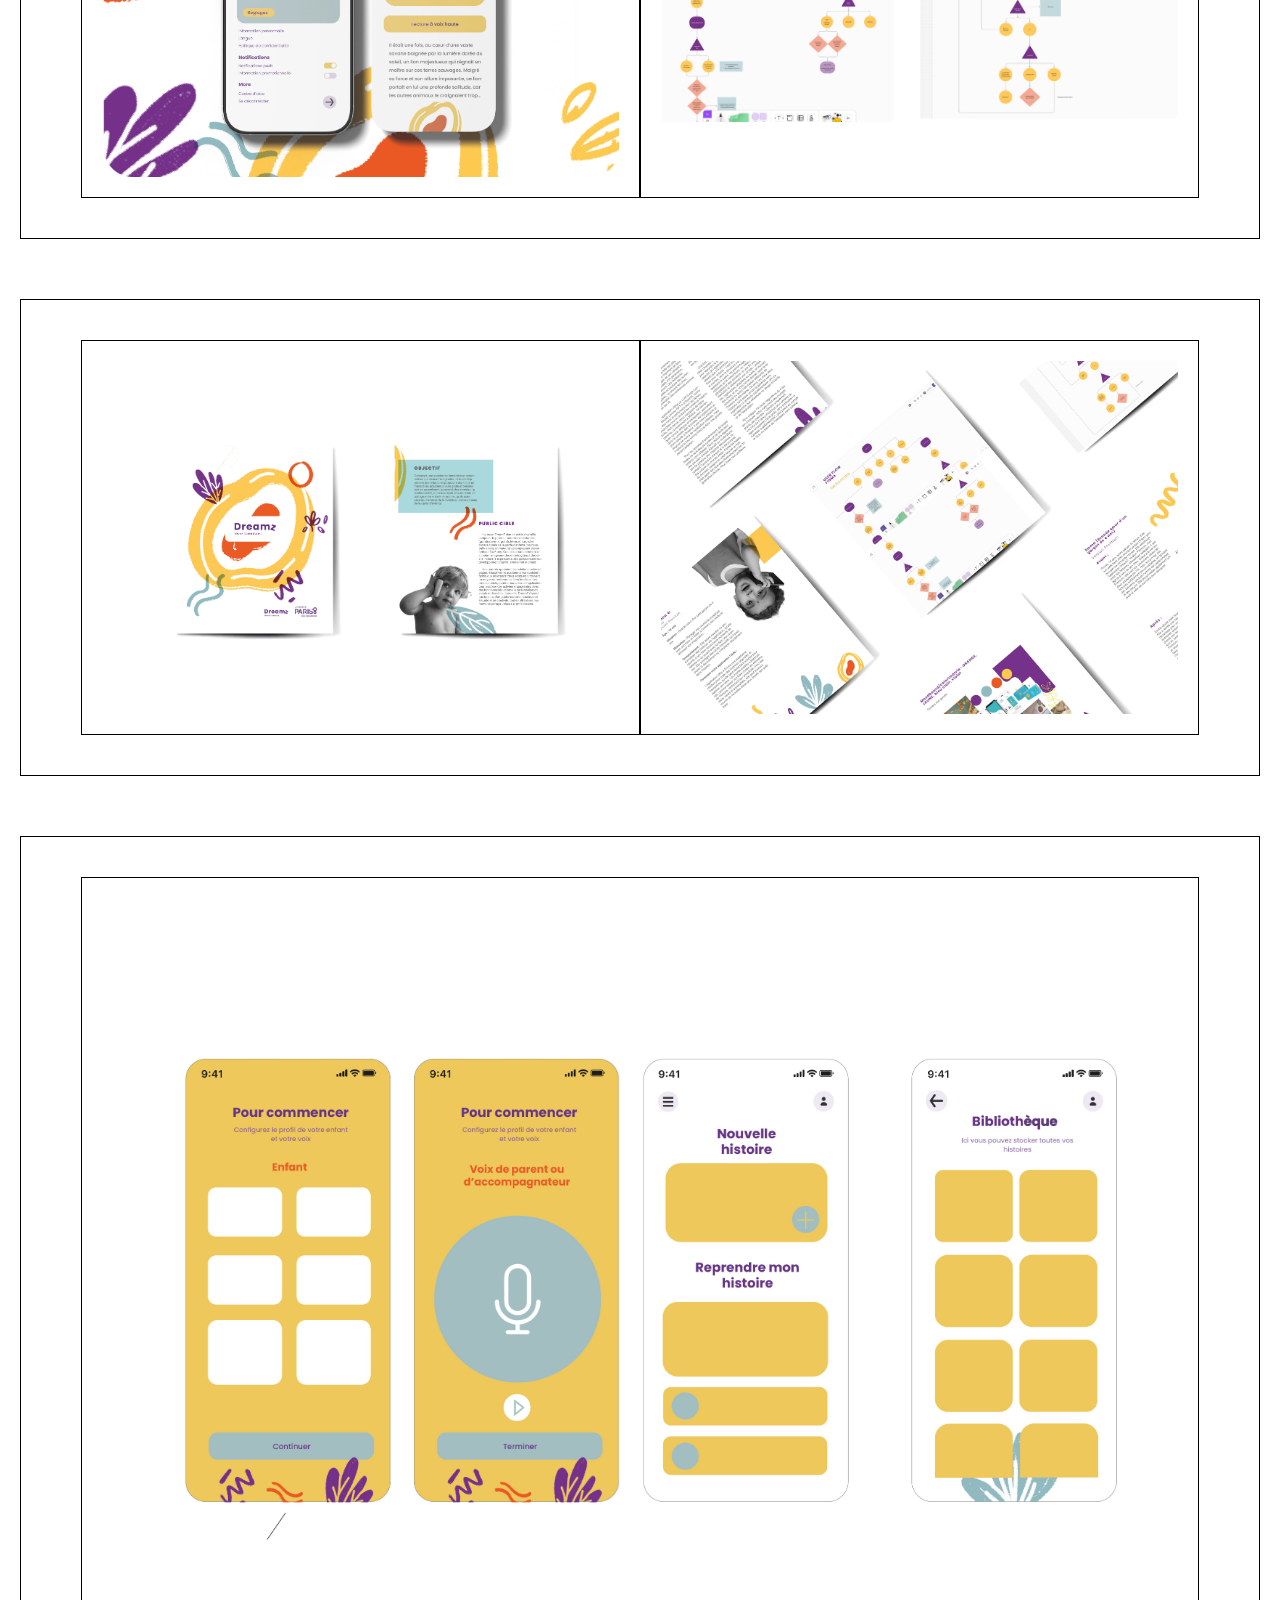
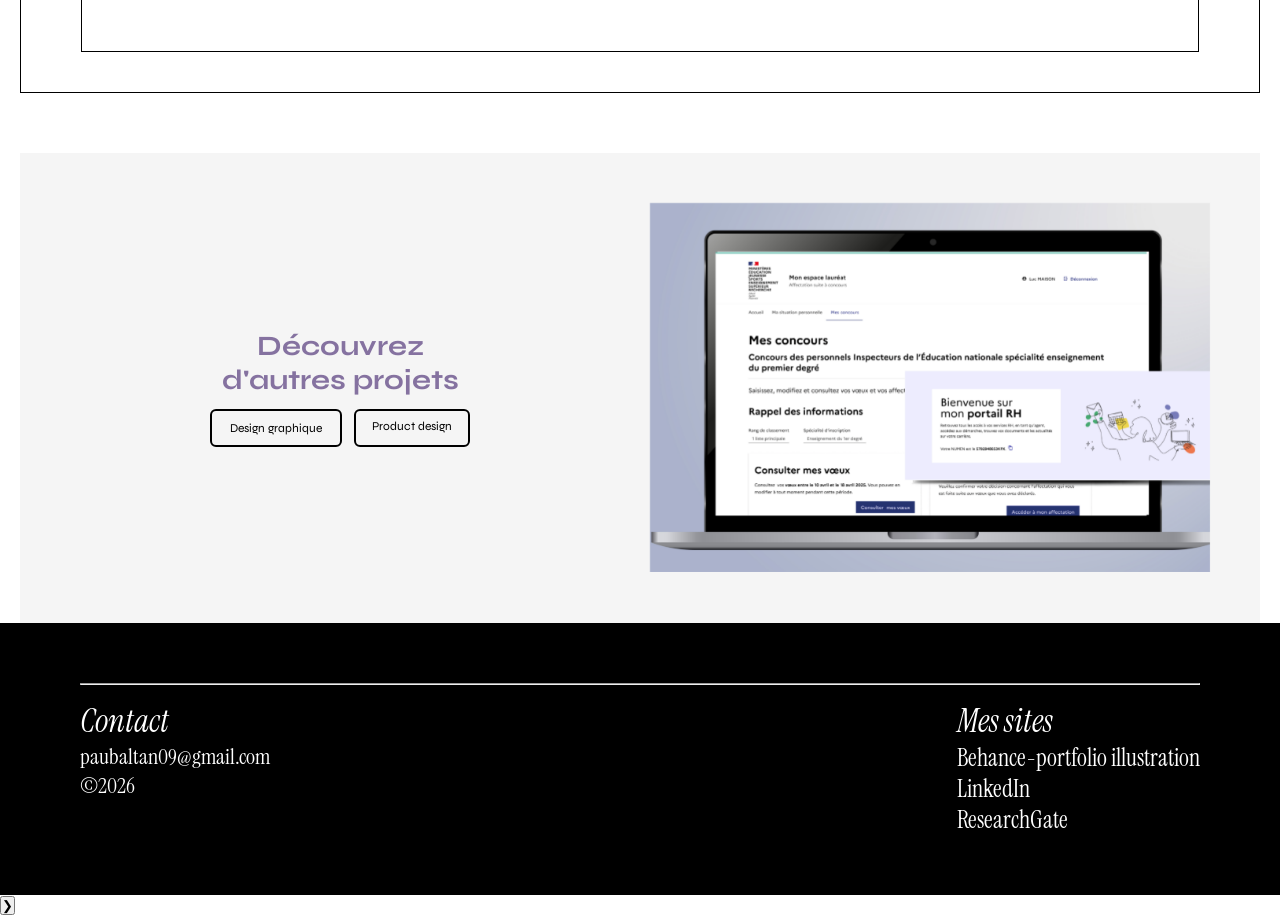
==== commit 61cd9d49: "Auto update" ====
--- a/index.html
+++ b/index.html
@@ -63,24 +63,72 @@
             <ul class="left">
                 <li>
                     <div class="osmoz">
+                    <img src="sources/numerique/Osmoz/osmoz_entree.jpg"
+                    class="osmoz galerie">
+                </div>
+                </li>
+            </ul>
+    </section>
+    <section id="Projets">
+            <ul class="left">
+                <li>
+                    <div class="osmoz">
+                    <img src="sources/numerique/Osmoz/equipe.jpg"
+                    class="osmoz galerie">
+                </div>
+                </li>
+            </ul>
+            
+
+            <ul class="left">
+                <li>
+                    <div class="osmoz">
+                    <img src="sources/numerique/Osmoz/personas.jpg"
+                    class="osmoz galerie">
+                </div>
+                </li>
+            </ul>
+
+
+            <ul class="left">
+                <li>
+                    <div class="osmoz">
+                    <img src="sources/numerique/Osmoz/Dark Mode iPhone Mockup.jpg"
+                    class="osmoz galerie">
+                </div>
+                </li>
+            </ul> 
+   
+            <ul class="left">
+                <li>
+                    <div class="osmoz">
+                    <img src="sources/numerique/Osmoz/interface.jpg"
+                    class="osmoz galerie">
+                </div>
+                </li>
+            </ul>
+    </section>
+    <section id="Projets">
+
+            <ul class="left">
+                <li>
+                    <div class="osmoz">
                     <img src="sources/numerique/Osmoz/ecrans.jpg"
                     class="osmoz galerie">
                 </div>
                 </li>
             </ul>
-            <ul class="left">
-                <li>
-                    <div class="osmoz">
-                    <img src="sources/numerique/Osmoz/Dark Mode iPhone Mockup.jpg"
-                    class="osmoz galerie">
-                </div>
-                </li>
-            </ul>
-    </section>
-
-    <section id="Projets">
-
-            <ul class="left">
+
+            <ul class="left">
+                <li>
+                    <div class="osmoz">
+                    <img src="sources/numerique/Osmoz/vis.png"
+                    class="osmoz galerie">
+                </div>
+                </li>
+            </ul>
+
+        <ul class="left">
                 <li>
                     <div class="osmoz">
                     <img src="sources/numerique/Osmoz/livret.jpg"
@@ -92,34 +140,35 @@
             <ul class="left">
                 <li>
                     <div class="osmoz">
+                    <img src="sources/numerique/Osmoz/portada.jpg"
+                    class="osmoz galerie">
+                </div>
+                </li>
+            </ul>
+    </section>
+    <section id="Projets">
+
+            <ul class="left">
+                <li>
+                    <div class="osmoz">
+                    <img src="sources/numerique/Osmoz/pages.jpg"
+                    class="osmoz galerie">
+                </div>
+                </li>
+            </ul>
+
+            <ul class="left">
+                <li>
+                    <div class="osmoz">
                     <img src="sources/numerique/Osmoz/Moodboard.jpeg"
                     class="osmoz galerie">
                 </div>
                 </li>
             </ul>
 
-            <ul class="left">
-                <li>
-                    <div class="osmoz">
-                    <img src="sources/numerique/Osmoz/portada.jpg"
-                    class="osmoz galerie">
-                </div>
-                </li>
-            </ul>
-
-            <ul class="left">
-                <li>
-                    <div class="osmoz">
-                    <img src="sources/numerique/Osmoz/vis.png"
-                    class="osmoz galerie">
-                </div>
-                </li>
-            </ul>
-    </section>
-
-
-<section id="Projets">
-
+    </section>
+
+<section id="Projets">
     <ul class="left">
         <li>
             <h1>(2.)</h1>
@@ -138,6 +187,9 @@
     </div>
     </li>
     </ul>
+</section>
+
+<section id="Projets">
 
     <ul class="right">
     <li>
@@ -148,10 +200,6 @@
     </li>
     </ul>
 
-    </section>
-
-    <section id="Projets">
-
     <ul class="left">
         <li>
             <div class="dreamz">
@@ -161,6 +209,9 @@
         </li>
     </ul>
 
+</section>
+<section id="Projets">
+
     <ul class="left">
         <li>
             <div class="dreamz">
@@ -178,6 +229,8 @@
         </div>
         </li>
     </ul>
+</section>
+<section id="Projets">
 
     <ul class="left">
         <li>
@@ -187,7 +240,7 @@
         </div>
         </li>
     </ul>
-    </section>
+</section>
 
         <section class="bandeau-projets" aria-label="Découvrir d'autres projets">
             <div class="bandeau-container">
--- a/style.css
+++ b/style.css
@@ -61,6 +61,7 @@
   justify-content:center;
   align-items:center;
   z-index: 9999;
+  overflow: hidden;
 }
 
 header,
@@ -69,9 +70,61 @@
   z-index: 10;
 }
 
+#lightbox-image-container {
+  position: relative;
+  width: 100%;
+  height: 100%;
+  display: flex;
+  justify-content: center;
+  align-items: center;
+  overflow: auto;
+}
+
 #lightbox img{
-max-width:90%;
-max-height:90%;
+  max-width: 90%;
+  max-height: 90%;
+  transition: transform 0.2s ease;
+  cursor: grab;
+}
+
+#lightbox img:active {
+  cursor: grabbing;
+}
+
+.zoom-controls {
+  position: absolute;
+  bottom: 20px;
+  right: 20px;
+  display: flex;
+  gap: 10px;
+  z-index: 10001;
+}
+
+.zoom-btn {
+  background: rgba(255, 255, 255, 0.2);
+  border: 1px solid white;
+  color: white;
+  padding: 8px 12px;
+  cursor: pointer;
+  border-radius: 4px;
+  font-size: 16px;
+  transition: background 0.2s ease;
+}
+
+.zoom-btn:hover {
+  background: rgba(255, 255, 255, 0.4);
+}
+
+.zoom-level {
+  position: absolute;
+  bottom: 80px;
+  right: 20px;
+  color: white;
+  background: rgba(0, 0, 0, 0.5);
+  padding: 8px 12px;
+  border-radius: 4px;
+  font-size: 12px;
+  z-index: 10001;
 }
 
 .prev, .next{
@@ -81,6 +134,7 @@
 color:white;
 cursor:pointer;
 padding:20px;
+z-index: 10001;
 }
 
 .prev{
@@ -98,6 +152,8 @@
 font-size:40px;
 color:white;
 cursor:pointer;
+z-index: 10001;
+
 }
 
   /*Page Accueil */
